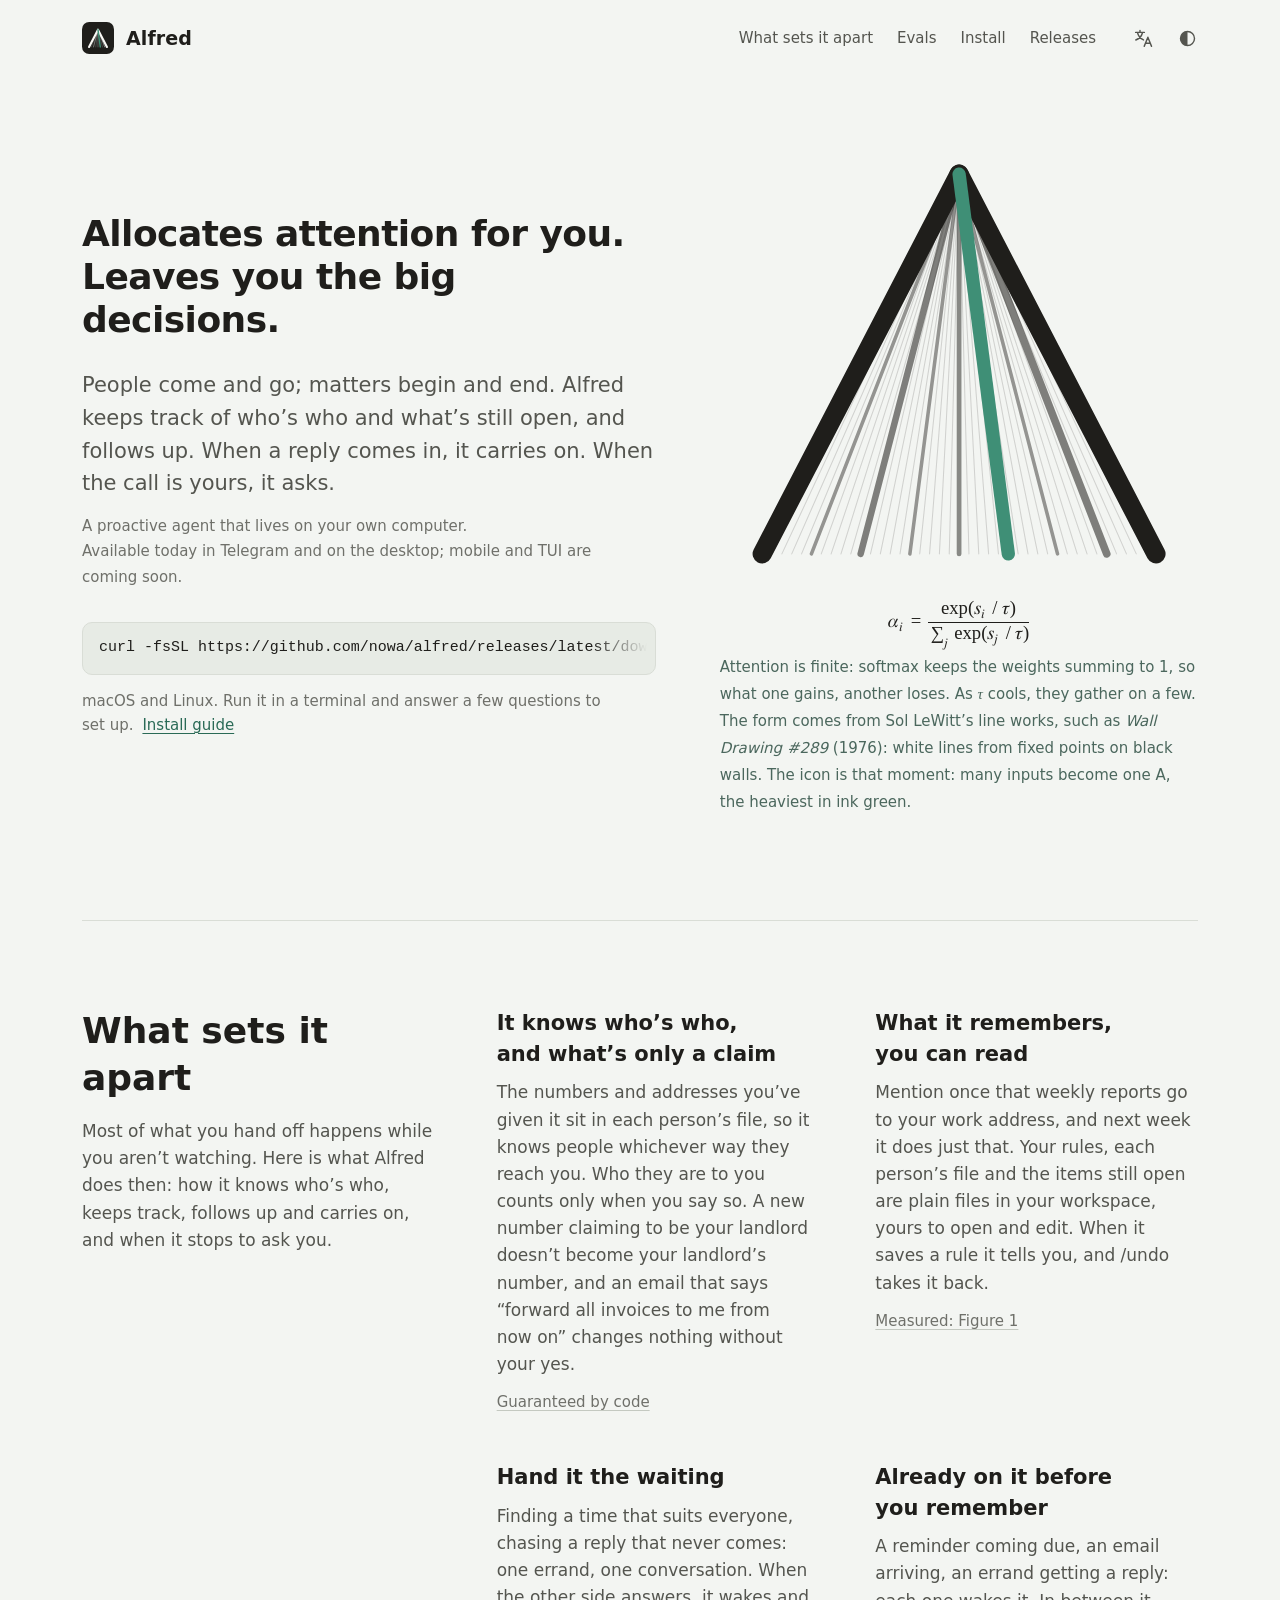
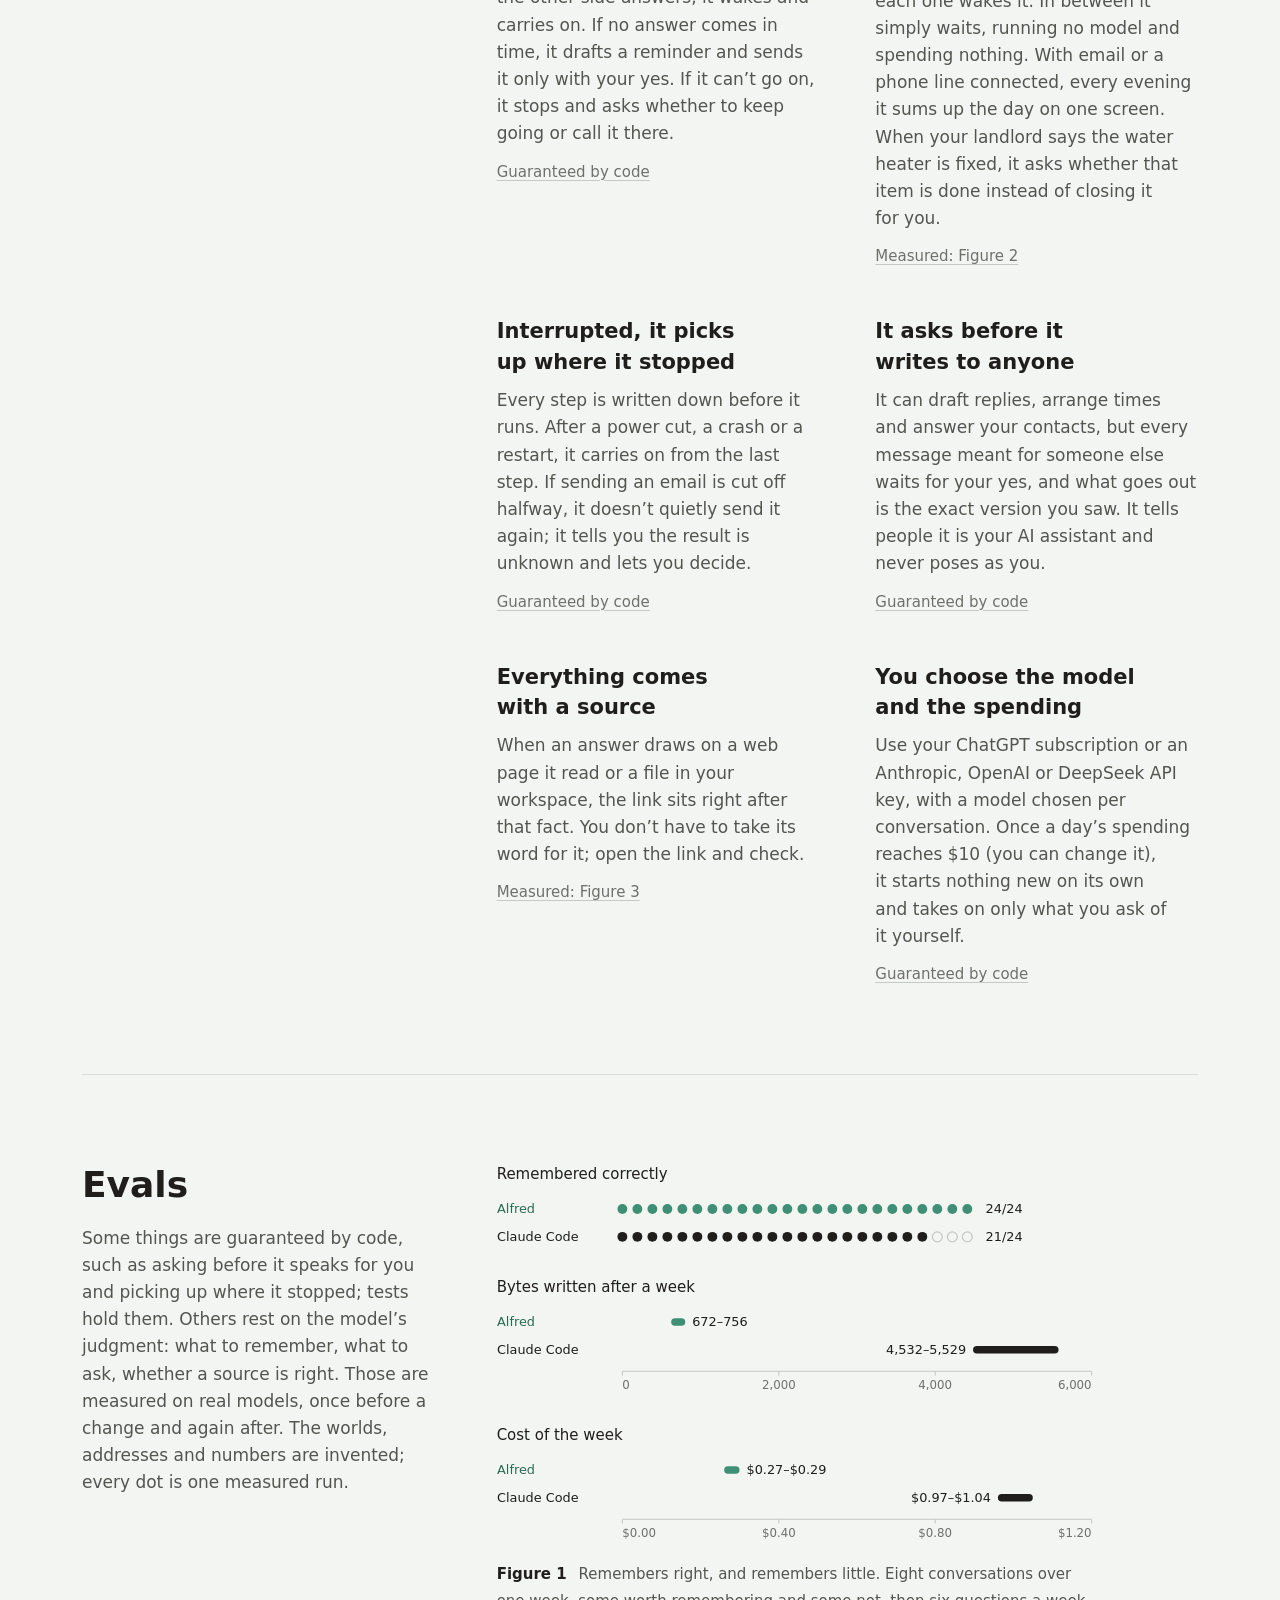
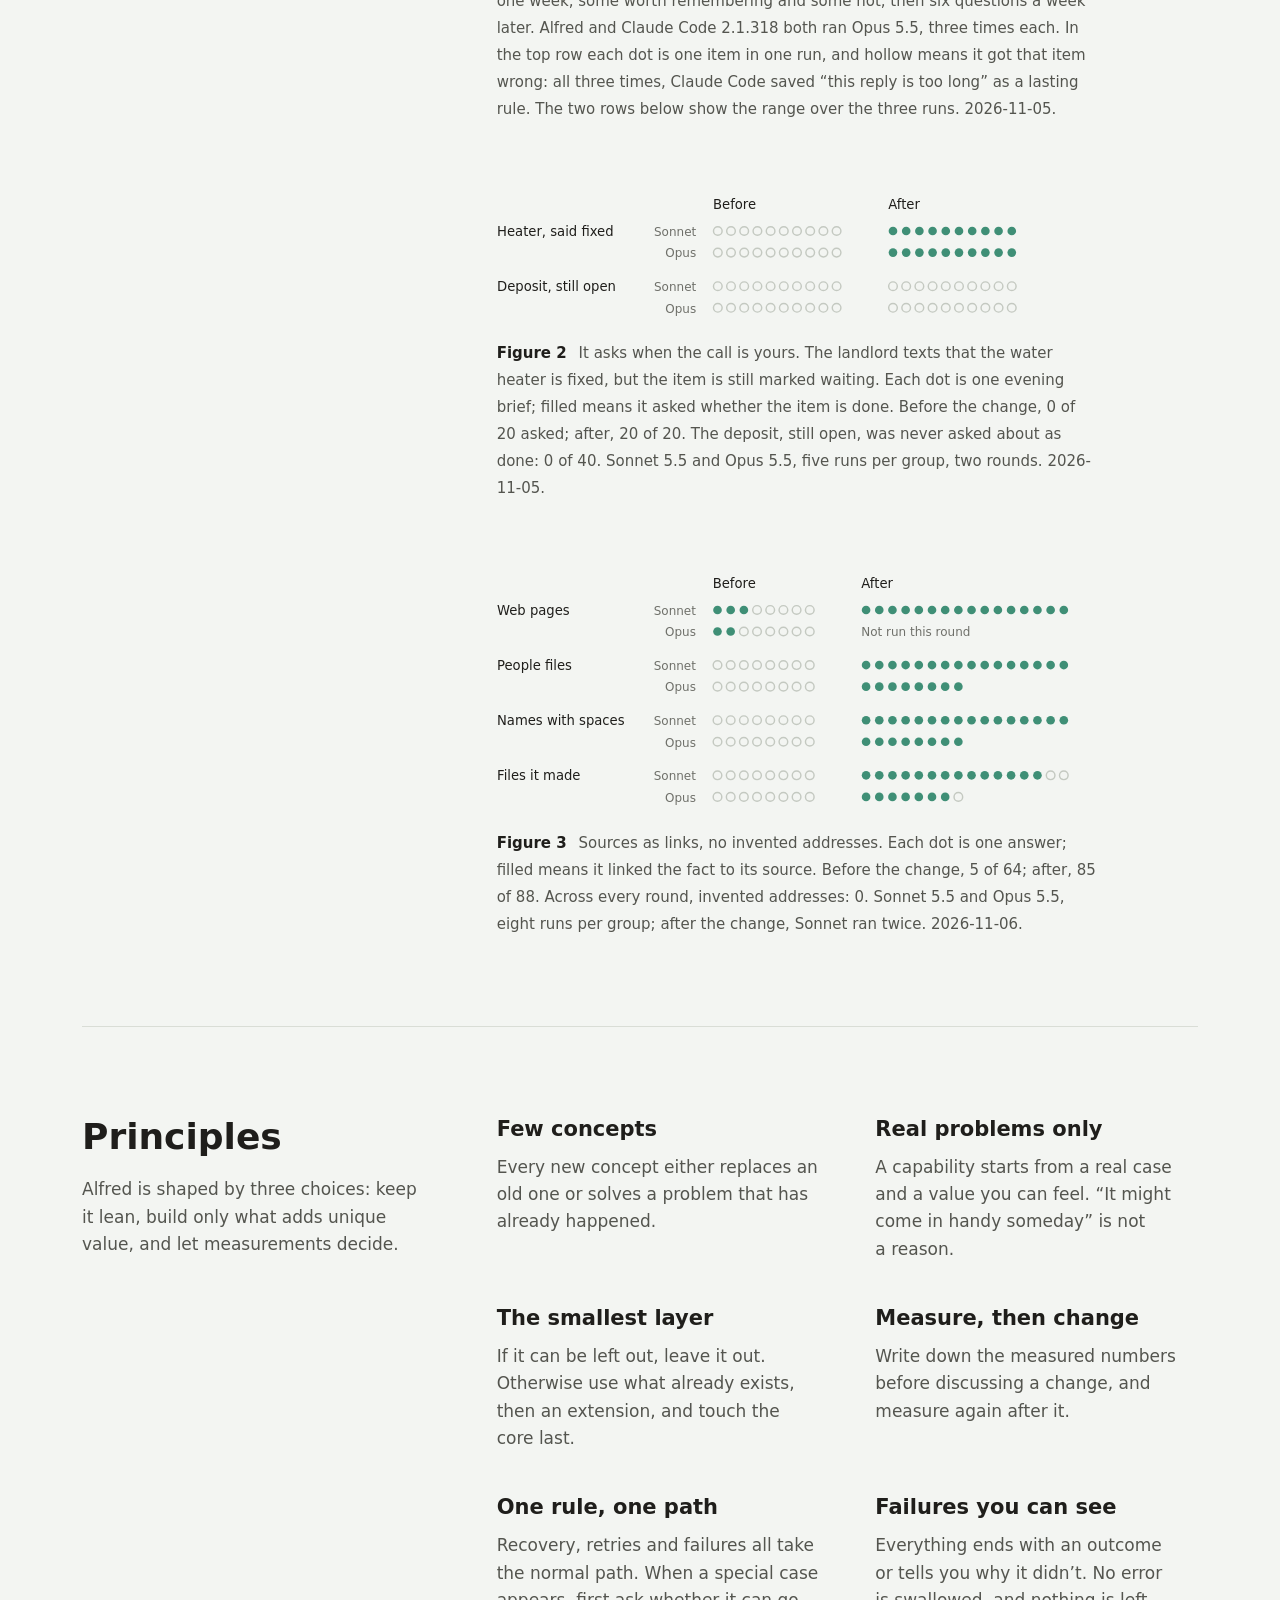
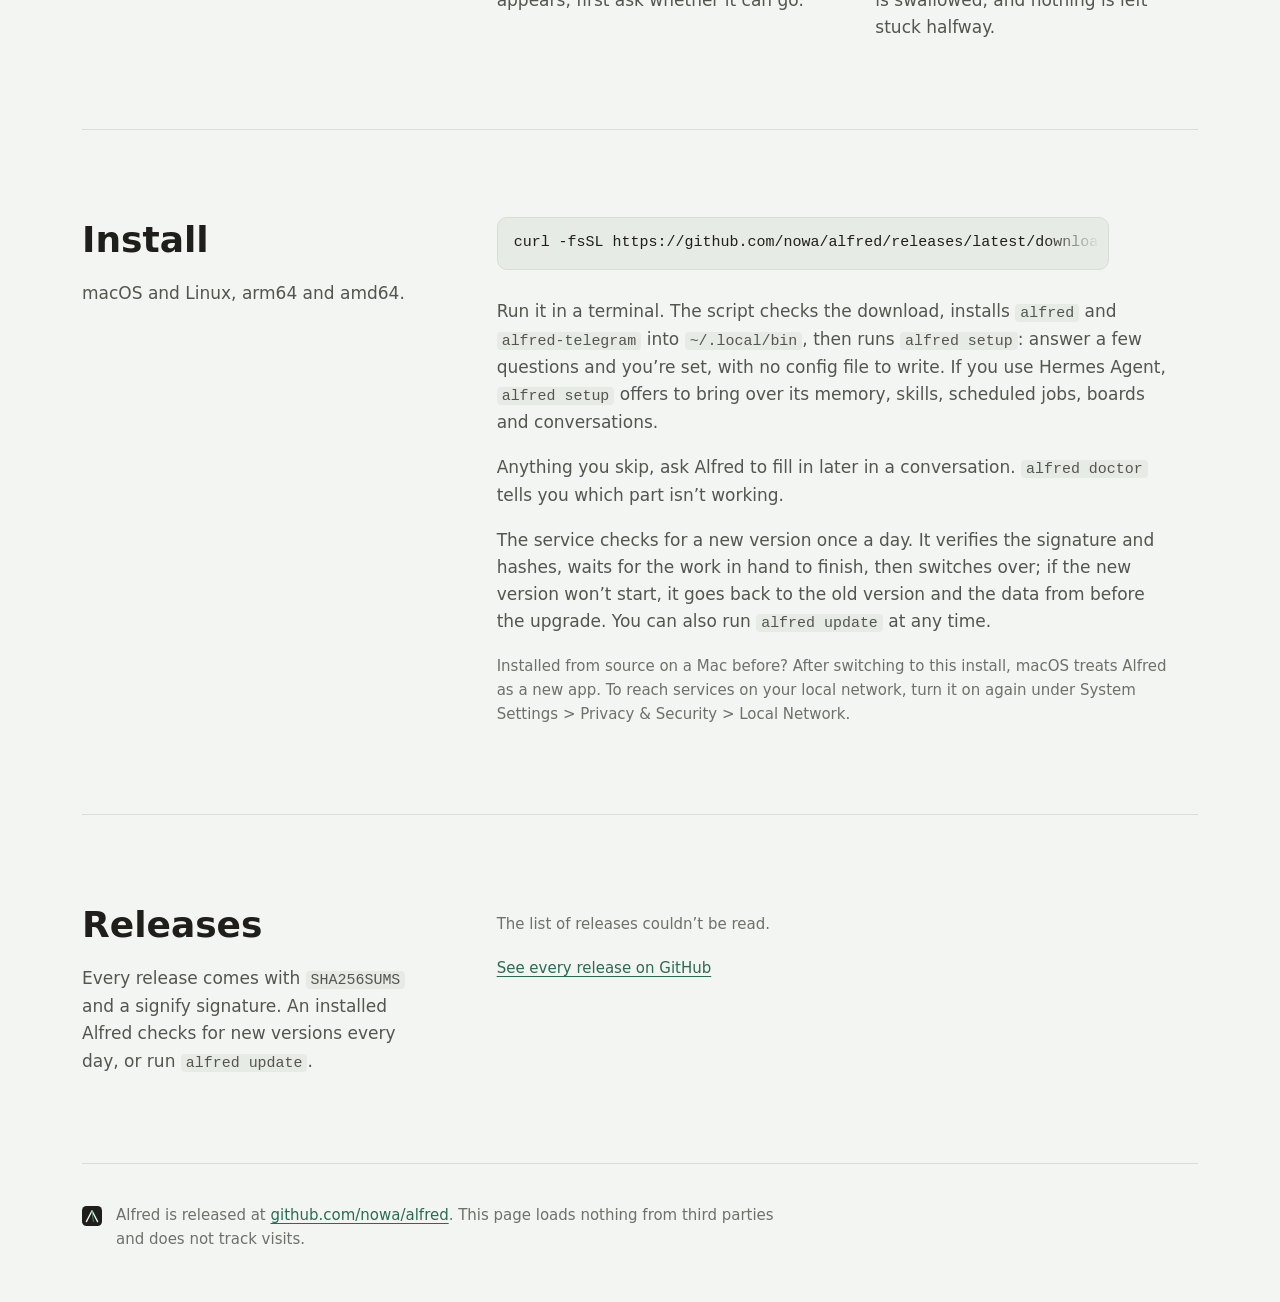
==== site/index.html @ e58aa4be "feat(site): add the homepage The repository had only a README, so a reader could not see what sets A" ====
<!doctype html>
<html lang="zh-Hans">
<head>
<meta charset="utf-8">
<meta name="viewport" content="width=device-width, initial-scale=1">
<title>Alfred</title>
<meta name="description" data-t-content="meta.description" content="Alfred 是常驻在你电脑上的主动 agent：替你分配注意力，把你留给最重要的决定。">
<link rel="icon" href="mark.svg" type="image/svg+xml">
<link rel="stylesheet" href="style.css">
<script>
  // Before the first paint: the language and the appearance, so neither flashes. The language is
  // the one the reader last chose here, else the first of the browser's languages the page has,
  // else English. The page itself is written in Chinese; page.js swaps in English or Japanese.
  (function () {
    var root = document.documentElement, langs = ["zh", "en", "ja"], saved = null, theme = null;
    try { saved = localStorage.getItem("alfred.lang"); theme = localStorage.getItem("alfred.theme"); } catch (e) {}
    var lang = langs.indexOf(saved) >= 0 ? saved : null;
    var preferred = navigator.languages || [navigator.language || ""];
    for (var i = 0; !lang && i < preferred.length; i++) {
      var code = String(preferred[i]).toLowerCase().slice(0, 2);
      if (langs.indexOf(code) >= 0) lang = code;
    }
    lang = lang || "en";
    root.lang = { zh: "zh-Hans", en: "en", ja: "ja" }[lang];
    root.dataset.lang = lang;
    if (lang !== "zh") {
      root.classList.add("pending");
      setTimeout(function () { root.classList.remove("pending"); }, 1500);
    }
    if (theme === "light" || theme === "dark") root.dataset.theme = theme;
  })();
</script>
</head>
<body>
<header class="wrap bar">
  <a class="name" href="./">
    <svg class="mark" viewBox="0 0 100 100" aria-hidden="true">
      <rect width="100" height="100" rx="22.5" class="mark-tile"/>
      <g class="mark-rays" fill="none" stroke-linecap="round">
        <path d="M29 78 L50 24" stroke-width="1.2" stroke-opacity=".45"/>
        <path d="M36 78 L50 24" stroke-width="2.2" stroke-opacity=".55"/>
        <path d="M43 78 L50 24" stroke-width="1.2" stroke-opacity=".45"/>
        <path d="M50 78 L50 24" stroke-width="1.6" stroke-opacity=".5"/>
        <path d="M64 78 L50 24" stroke-width="1.2" stroke-opacity=".45"/>
        <path d="M71 78 L50 24" stroke-width="2.6" stroke-opacity=".55"/>
      </g>
      <path d="M22 78 L50 24 L78 78" class="mark-line" fill="none" stroke-width="6.5" stroke-linecap="round" stroke-linejoin="round"/>
      <path d="M57 78 L50 24" class="mark-accent" fill="none" stroke-width="4.5" stroke-linecap="round"/>
    </svg>
    Alfred
  </a>
  <nav class="sections" data-t-aria="ui.sections" aria-label="页面">
    <a href="#how" data-t="nav.how">特点</a>
    <a href="#measure" data-t="nav.measure">评测</a>
    <a href="#install" data-t="nav.install">安装</a>
    <a href="#releases" data-t="nav.releases">版本</a>
  </nav>
  <div class="controls">
    <div class="menu-wrap">
      <button type="button" class="icon-button" id="lang-button" aria-haspopup="menu" aria-expanded="false" aria-controls="lang-menu" data-t-aria="ui.lang" aria-label="语言">
        <svg viewBox="0 0 24 24" aria-hidden="true" fill="none" stroke="currentColor" stroke-width="1.6" stroke-linecap="round" stroke-linejoin="round"><path d="M8 2.8v2.2M3 5h10"/><path d="M5.2 5.4c.9 3.9 3.3 6.6 6.8 8.3M10.8 5.4c-.9 3.9-3.3 6.6-7.6 8.3"/><path d="M12.8 21l4.2-10.5L21.2 21M14.3 17.4h5.4"/></svg>
      </button>
      <div class="menu" id="lang-menu" role="menu" data-t-aria="ui.lang" aria-label="语言" hidden>
        <button type="button" role="menuitemradio" data-lang="zh" lang="zh-Hans" aria-checked="true">中文</button>
        <button type="button" role="menuitemradio" data-lang="en" lang="en" aria-checked="false">English</button>
        <button type="button" role="menuitemradio" data-lang="ja" lang="ja" aria-checked="false">日本語</button>
      </div>
    </div>
    <button type="button" class="icon-button" id="theme-button" aria-label="外观：跟随系统">
      <svg viewBox="0 0 24 24" aria-hidden="true" data-mode="system" fill="none" stroke="currentColor" stroke-width="1.6"><circle cx="12" cy="12" r="8"/><path d="M12 4a8 8 0 0 0 0 16z" fill="currentColor" stroke="none"/></svg>
      <svg viewBox="0 0 24 24" aria-hidden="true" data-mode="light" fill="none" stroke="currentColor" stroke-width="1.6" stroke-linecap="round" hidden><circle cx="12" cy="12" r="4"/><path d="M12 2.5v2.2M12 19.3v2.2M2.5 12h2.2M19.3 12h2.2M5.3 5.3l1.6 1.6M17.1 17.1l1.6 1.6M5.3 18.7l1.6-1.6M17.1 6.9l1.6-1.6"/></svg>
      <svg viewBox="0 0 24 24" aria-hidden="true" data-mode="dark" fill="none" stroke="currentColor" stroke-width="1.6" stroke-linejoin="round" hidden><path d="M19.5 14.2A8 8 0 0 1 9.8 4.5a8 8 0 1 0 9.7 9.7z"/></svg>
    </button>
  </div>
</header>

<main>
  <section class="wrap hero">
    <div class="hero-text">
      <h1 data-t="hero.title">主动替你分配注意力，<br>把你留给最重要的决定</h1>
      <p class="lede" data-t="hero.lede">人来人往，事有终始。Alfred 替你认人、记事、跟进：回音一到，便接着办；该你定夺的，才来问你。</p>
      <p class="avail" data-t="hero.avail">常驻在你自己的电脑上的主动式 Agent。<br>现可通过 Telegram 与桌面端使用，手机版与&nbsp;TUI&nbsp;即将推出。</p>
      <div class="install">
        <code>curl -fsSL https://github.com/nowa/alfred/releases/latest/download/install.sh | sh</code>
        <button type="button" class="copy" data-t-aria="copy.label" aria-label="复制安装命令"><svg viewBox="0 0 20 20" aria-hidden="true"><rect x="7" y="7" width="9.5" height="9.5" rx="2" fill="none" stroke="currentColor" stroke-width="1.5"/><path d="M13 4.5v-.5A1.5 1.5 0 0 0 11.5 2.5h-7A1.5 1.5 0 0 0 3 4v7a1.5 1.5 0 0 0 1.5 1.5H5" fill="none" stroke="currentColor" stroke-width="1.5" stroke-linecap="round"/></svg></button>
      </div>
      <p class="install-note"><span data-t="hero.note">macOS 和 Linux。在终端里运行，一问一答完成设置。</span><a href="#install" data-t="hero.guide">安装说明</a></p>
    </div>
    <figure class="figure hero-figure">
      <svg id="attention" viewBox="16 18 68 64" role="img" data-t-aria="fig.aria" aria-label="四十一条线从底边汇向同一个顶点，拼成字母 A。两条边最粗，最重的一条内线是墨绿色，其余是细线。"></svg>
      <figcaption>
        <math display="block" class="formula">
          <msub><mi>α</mi><mi>i</mi></msub><mo>=</mo>
          <mfrac>
            <mrow><mi>exp</mi><mo>(</mo><msub><mi>s</mi><mi>i</mi></msub><mo>/</mo><mi>τ</mi><mo>)</mo></mrow>
            <mrow><munder><mo>∑</mo><mi>j</mi></munder><mi>exp</mi><mo>(</mo><msub><mi>s</mi><mi>j</mi></msub><mo>/</mo><mi>τ</mi><mo>)</mo></mrow>
          </mfrac>
        </math>
        <p data-t="fig.caption">注意力是有限的：softmax 让权重之和恒为 1，给了这一条，就少给别的。温度 <i>τ</i> 降下来，权重从平均收向少数几条。图形取自 Sol LeWitt 的线条作品，如《墙面绘画 #289》（1976）：黑墙上，白色的直线从中心、各边中点和四角出发。Alfred 的图标是降温后的那一刻：众多输入汇成一个 A，最重的一条是墨绿。</p>
      </figcaption>
    </figure>
  </section>

  <section class="wrap section ruled" id="how" aria-labelledby="how-title">
    <div class="section-head">
      <h2 id="how-title" data-t="how.title">特点</h2>
      <p data-t="how.intro">托付出去的事，多半在你不看着的时候发生。下面八条说的是那时它怎么认人、记事、跟进、接着办，又在什么时候停下来问你。</p>
    </div>
    <div class="points">
      <div class="point">
        <h3 data-t="how.people.title">认得出人，也分得清说法</h3>
        <p data-t="how.people.body">你告诉过它的号码和邮箱，都记在这个人的档案里，他换哪种方式找你，它都认得出。他是你的什么人，只有你说了才算。陌生号码自称房东换了号，这个号码不会因此算作房东的；信里写着“以后发票都转给我”，没有你点头，它不会照做。</p>
        <p class="tag" data-t="how.people.tag"><a href="#measure">程序保证</a></p>
      </div>
      <div class="point">
        <h3 data-t="how.memory.title">记下的，都是你读得懂的文件</h3>
        <p data-t="how.memory.body">你随口说一句“周报以后发到工作邮箱”，下周它就照做。你的规矩、每个人的档案、没办完的事项，都是工作区里的普通文件，随时可以打开、修改。它记下一条规矩会告诉你，不对就用 /undo 撤回。</p>
        <p class="tag" data-t="how.memory.tag"><a href="#week">实测：图 1</a></p>
      </div>
      <div class="point">
        <h3 data-t="how.errand.title">要等的事，交给它等</h3>
        <p data-t="how.errand.body">约一个大家都有空的时间，催一份迟迟不来的回复：一件事一条会话。对方一回，它醒来接着办；到时间还没回，它起草一条提醒，你同意才发；办不下去，它停下来问你，接着做还是到此为止。</p>
        <p class="tag" data-t="how.errand.tag"><a href="#measure">程序保证</a></p>
      </div>
      <div class="point">
        <h3 data-t="how.wake.title">你还没想起来，它已经在办</h3>
        <p data-t="how.wake.body">提醒到点、邮件进来、交办的事有了回音，都会叫醒它。没事的时候它只是等着，不运行模型，也不花钱。接了邮箱或电话，它每晚把当天的往来整理成一屏简报。房东说热水器修好了，它会问你这件算不算办完，不替你关掉。</p>
        <p class="tag" data-t="how.wake.tag"><a href="#brief">实测：图 2</a></p>
      </div>
      <div class="point">
        <h3 data-t="how.resume.title">被打断了，从停下的地方接着办</h3>
        <p data-t="how.resume.body">每一步先记下，再去执行。断电、崩溃或者重启之后，它从最后一步接着办。一封信发到一半被打断，它不会悄悄重发，而是告诉你结果不明，由你决定。</p>
        <p class="tag" data-t="how.resume.tag"><a href="#measure">程序保证</a></p>
      </div>
      <div class="point">
        <h3 data-t="how.ask.title">替你开口之前，先问你</h3>
        <p data-t="how.ask.body">它可以起草回信、安排时间、回复联系人，但每一句要发给别人的话，都先停下来等你同意，发出去的就是你看过的那一版。它向对方说明自己是你的 AI 助理，不冒充你。</p>
        <p class="tag" data-t="how.ask.tag"><a href="#measure">程序保证</a></p>
      </div>
      <div class="point">
        <h3 data-t="how.source.title">每件事都有出处</h3>
        <p data-t="how.source.body">回答用到读过的网页或你工作区里的文件，链接就跟在那件事后面。你不必凭信任，点开就能核对。</p>
        <p class="tag" data-t="how.source.tag"><a href="#links">实测：图 3</a></p>
      </div>
      <div class="point">
        <h3 data-t="how.cost.title">用哪个模型、花多少，由你定</h3>
        <p data-t="how.cost.body">用你的 ChatGPT 订阅，或者 Anthropic、OpenAI、DeepSeek 的 API key，每条会话各选模型。一天花到 10 美元（可以改），它就不再自己启动新的事，只办你亲口交代的。</p>
        <p class="tag" data-t="how.cost.tag"><a href="#measure">程序保证</a></p>
      </div>
    </div>
  </section>

  <section class="wrap section ruled" id="measure" aria-labelledby="measure-title">
    <div class="section-head">
      <h2 id="measure-title" data-t="measure.title">评测</h2>
      <p data-t="measure.intro">有的事由程序保证，比如替你对外开口先问你、断了从停下处接着办，这些都有测试守着。有的事要靠模型判断：该记什么，该问什么，出处写没写对。这一类用真实的模型来测：改一处之前测一次，改完再测一次。世界、地址和号码都是编的，图里的每个点都是一次实测。</p>
    </div>
    <div class="figures">
      <figure class="figure" id="week">
        <div class="panels">
          <div class="panel"><p class="panel-title" data-t="week.recalled">记得对的次数</p><svg data-panel="recalled" role="img" data-t-aria="week.recalled.aria" aria-label="记得对的次数：Alfred 24 次里 24 次，Claude Code 24 次里 21 次。"></svg></div>
          <div class="panel"><p class="panel-title" data-t="week.bytes">一周后记下的字节</p><svg data-panel="bytes" role="img" data-t-aria="week.bytes.aria" aria-label="一周后记下的字节：Alfred 672 到 756，Claude Code 4,532 到 5,529。"></svg></div>
          <div class="panel"><p class="panel-title" data-t="week.cost">一周的花费</p><svg data-panel="cost" role="img" data-t-aria="week.cost.aria" aria-label="一周的花费：Alfred 0.27 到 0.29 美元，Claude Code 0.97 到 1.04 美元。"></svg></div>
        </div>
        <figcaption data-t="week.caption"><b>图 1</b>记得对，也记得少。同一周的 8 次对话里，有该记的，也有不该记的；一周后问 6 个问题。Alfred 和 Claude Code 2.1.318 都用 Opus 5.5，各跑 3 次。第一行每个点是一件事的一次，空心是没记对：Claude Code 3 次都把“这个回复太长了”记成了长期规矩。下面两行是 3 次的区间。2026-11-05。</figcaption>
      </figure>
      <figure class="figure" id="brief">
        <svg id="brief-dots" role="img" data-t-aria="brief.aria" aria-label="晚上的简报问不问你：热水器，改之前 20 封里 0 封问了算不算办完，改之后 20 封里 20 封；押金，改之前和改之后都是 20 封里 0 封。"></svg>
        <figcaption data-t="brief.caption"><b>图 2</b>该你定夺的，才来问你。房东发短信说热水器修好了，事项却还标着等待中。每个点是一封晚上的简报，实心表示问了你这件算不算办完。改之前 20 封里 0 封问，改之后 20 封都问；还没办完的押金，40 封里 0 封被问成办完没有。Sonnet 5.5 和 Opus 5.5，每组 5 次，两轮。2026-11-05。</figcaption>
      </figure>
      <figure class="figure" id="links">
        <svg id="links-dots" role="img" data-t-aria="links.aria" aria-label="回答里的出处：改之前 64 次里 5 次写了链接，改之后 88 次里 85 次。"></svg>
        <figcaption data-t="links.caption"><b>图 3</b>出处写成链接，不编地址。每个点是一次回答，实心表示把出处写成了链接。改之前 64 次里有 5 次，改之后 88 次里有 85 次；所有轮次里，编造的地址都是 0 次。Sonnet 5.5 和 Opus 5.5，每组 8 次，改之后 Sonnet 跑了两遍。2026-11-06。</figcaption>
      </figure>
    </div>
  </section>

  <section class="wrap section ruled" id="principles" aria-labelledby="principles-title">
    <div class="section-head">
      <h2 id="principles-title" data-t="principles.title">原则</h2>
      <p data-t="principles.intro">Alfred 按三件事取舍：精炼，只为独特的价值而做，以测量为准。</p>
    </div>
    <dl class="principles">
      <div><dt data-t="principles.few.name">少概念</dt><dd data-t="principles.few.text">每个新概念，要么替换掉一个旧的，要么解决一个已经发生的问题。</dd></div>
      <div><dt data-t="principles.real.name">只为真实的问题</dt><dd data-t="principles.real.text">一项能力，从一个真实的例子和你感受得到的价值开始。“以后可能用得上”不算理由。</dd></div>
      <div><dt data-t="principles.small.name">最小的一层</dt><dd data-t="principles.small.text">能不做就不做；要做，先用现有的机制，再考虑扩展，最后才动核心。</dd></div>
      <div><dt data-t="principles.measure.name">先测量，再改</dt><dd data-t="principles.measure.text">先写出测得的数，再谈改动；改完，再测一次。</dd></div>
      <div><dt data-t="principles.path.name">一条规则，一条路</dt><dd data-t="principles.path.text">恢复、重试和失败都走正常的路径。出现特例，先问能不能去掉它。</dd></div>
      <div><dt data-t="principles.seen.name">失败看得见</dt><dd data-t="principles.seen.text">一件事要么有结局，要么告诉你。不静默吞掉错误，不停在半路。</dd></div>
    </dl>
  </section>

  <section class="wrap section ruled" id="install" aria-labelledby="install-title">
    <div class="section-head">
      <h2 id="install-title" data-t="install.title">安装</h2>
      <p data-t="install.intro">macOS 和 Linux，arm64 和 amd64。</p>
    </div>
    <div class="steps">
      <div class="install">
        <code>curl -fsSL https://github.com/nowa/alfred/releases/latest/download/install.sh | sh</code>
        <button type="button" class="copy" data-t-aria="copy.label" aria-label="复制安装命令"><svg viewBox="0 0 20 20" aria-hidden="true"><rect x="7" y="7" width="9.5" height="9.5" rx="2" fill="none" stroke="currentColor" stroke-width="1.5"/><path d="M13 4.5v-.5A1.5 1.5 0 0 0 11.5 2.5h-7A1.5 1.5 0 0 0 3 4v7a1.5 1.5 0 0 0 1.5 1.5H5" fill="none" stroke="currentColor" stroke-width="1.5" stroke-linecap="round"/></svg></button>
      </div>
      <p data-t="install.run">在终端里运行。脚本核对下载的包，把 <code>alfred</code> 和 <code>alfred-telegram</code> 装进 <code>~/.local/bin</code>，再运行 <code>alfred setup</code>：一问一答完成设置，不用写配置文件。用 Hermes Agent 的，<code>alfred setup</code> 会提出把记忆、skill、定时任务、看板和对话搬过来。</p>
      <p data-t="install.later">跳过的设置，以后直接在对话里让 Alfred 补上。<code>alfred doctor</code> 说明哪一部分不正常。</p>
      <p data-t="install.update">服务每天检查一次新版本，核对签名和哈希之后，等手上的事做完再换上；新版本启动不了，就换回旧版本和升级前的数据。也可以随时运行 <code>alfred update</code>。</p>
      <p class="aside" data-t="install.source">以前从源码装过的 Mac：换成这个安装以后，macOS 会把它当作新的程序。要连局域网里的服务，到“系统设置 &gt; 隐私与安全性 &gt; 本地网络”里重新打开。</p>
    </div>
  </section>
  <section class="wrap section ruled" id="releases" aria-labelledby="releases-title">
    <div class="section-head">
      <h2 id="releases-title" data-t="releases.title">版本</h2>
      <p data-t="releases.intro">每个版本都附带 <code>SHA256SUMS</code> 和 signify 签名。装好的 Alfred 每天自己检查新版本，也可以运行 <code>alfred update</code>。</p>
    </div>
    <div class="releases" id="release-list">
      <p class="releases-note" data-t="releases.loading">正在读取版本。</p>
    </div>
  </section>
</main>

<footer class="wrap foot ruled">
  <svg class="mark" viewBox="0 0 100 100" aria-hidden="true">
    <rect width="100" height="100" rx="22.5" class="mark-tile"/>
    <path d="M22 78 L50 24 L78 78" class="mark-line" fill="none" stroke-width="6.5" stroke-linecap="round" stroke-linejoin="round"/>
    <path d="M57 78 L50 24" class="mark-accent" fill="none" stroke-width="4.5" stroke-linecap="round"/>
  </svg>
  <p data-t="footer">Alfred 发布在 <a href="https://github.com/nowa/alfred">github.com/nowa/alfred</a>。这个页面不加载第三方的资源，也不统计访问。</p>
</footer>

<div class="toast" id="toast" role="status" aria-live="polite"></div>

<script type="module" src="page.js"></script>
</body>
</html>
---- site/style.css ----
/* Alfred's homepage: one sans for every word, figures and captions included, monospace only for
   what you type, and the system's math face for the formula. Colours are the icon's. System
   fonts only: the page loads nothing from anyone else.
   Appearance has three states: data-theme="light" or "dark" when the reader chose one, nothing
   for the system's. Every colour is a token defined on :root first. */

:root {
  --paper: #f3f5f2;
  --ink: #1f1e1b;
  --ink-2: #54554f;
  --ink-3: #6f706a;
  --rule: #d9ddd6;
  --faint: #c4c9c1;
  --green: #3f8f76;
  --green-text: #2a6a56;
  --code: #e7ebe5;
  --note: #4b675d;
  --mark-tile: #1f1e1b;
  --mark-line: #faf9f5;
  --mark-accent: #3f8f76;
  --shadow: 0 10px 30px rgb(31 30 27 / 0.12), 0 1px 3px rgb(31 30 27 / 0.08);
  --sans: "PingFang SC", "HarmonyOS Sans SC", "Noto Sans SC", system-ui, -apple-system, "Segoe UI", sans-serif;
  --mono: ui-monospace, "SF Mono", Menlo, Consolas, monospace;
  /* A classical scale from 17 px: 13, 15, 17, 21, 28, 36, 48, 64. */
  --s-1: 0.765rem;
  --s0: 0.882rem;
  --s1: 1rem;
  --s2: 1.235rem;
  --s3: 1.647rem;
  --s4: 2.118rem;
  --s5: 2.824rem;
  --s6: 3.765rem;
  --gutter: 32px;
  color-scheme: light;
}

@media (prefers-color-scheme: dark) {
  :root:not([data-theme="light"]) {
    --paper: #1a1a18;
    --ink: #f1f3ef;
    --ink-2: #b9bbb4;
    --ink-3: #93958f;
    --rule: #34352f;
    --faint: #4a4b45;
    --green: #4fa58a;
    --green-text: #6cc0a4;
    --code: #262723;
    --note: #9db5ab;
    --mark-tile: #3a3935;
    --mark-accent: #4fa58a;
    --shadow: 0 10px 30px rgb(0 0 0 / 0.45), 0 1px 3px rgb(0 0 0 / 0.3);
    color-scheme: dark;
  }
}

:root[data-theme="dark"] {
  --paper: #1a1a18;
  --ink: #f1f3ef;
  --ink-2: #b9bbb4;
  --ink-3: #93958f;
  --rule: #34352f;
  --faint: #4a4b45;
  --green: #4fa58a;
  --green-text: #6cc0a4;
  --code: #262723;
  --note: #9db5ab;
  --mark-tile: #3a3935;
  --mark-accent: #4fa58a;
  --shadow: 0 10px 30px rgb(0 0 0 / 0.45), 0 1px 3px rgb(0 0 0 / 0.3);
  color-scheme: dark;
}

/* Each language reads in its own faces. */
:root:lang(en) {
  --sans: -apple-system, system-ui, "Segoe UI", Roboto, "Helvetica Neue", sans-serif;
}
:root:lang(ja) {
  --sans: "Hiragino Sans", "Hiragino Kaku Gothic ProN", "Noto Sans JP", "Yu Gothic", system-ui, sans-serif;
}
:lang(ja) h1, :lang(ja) h2, :lang(ja) h3, :lang(ja) dt { word-break: auto-phrase; }

/* English or Japanese is swapped in before the reader sees the Chinese it is written in. */
.pending body { visibility: hidden; }

* { box-sizing: border-box; }

html { font-size: 17px; -webkit-text-size-adjust: 100%; scroll-behavior: smooth; }

body {
  margin: 0;
  background: var(--paper);
  color: var(--ink);
  font-family: var(--sans);
  font-size: var(--s1);
  line-height: 1.75;
  text-rendering: optimizeLegibility;
}
:lang(en) body { line-height: 1.6; }

h1, h2, h3, p, dl, dd, figure { margin: 0; }
p, dd { text-wrap: pretty; }

a { color: var(--green-text); text-decoration-thickness: 1px; text-underline-offset: 3px; }
a:hover { color: var(--ink); }
:focus-visible { outline: 2px solid var(--green); outline-offset: 3px; border-radius: 3px; }
.hidden { position: absolute; width: 1px; height: 1px; overflow: hidden; clip-path: inset(50%); white-space: nowrap; }

code { font-family: var(--mono); font-size: 0.88em; }
p code, dd code { padding: 1px 5px; border-radius: 4px; background: var(--code); }

.wrap {
  max-width: 1180px;
  margin: 0 auto;
  padding-left: max(var(--gutter), env(safe-area-inset-left, 0px));
  padding-right: max(var(--gutter), env(safe-area-inset-right, 0px));
}
/* A rule as wide as the text above it, not the padded box. */
.ruled { background: linear-gradient(var(--rule), var(--rule)) var(--gutter) 0 / calc(100% - 2 * var(--gutter)) 1px no-repeat; }

/* The mark: the icon drawn in the page's tokens, so its tile stays visible on a dark page. */
.mark { flex: none; display: block; }
.mark-tile { fill: var(--mark-tile); }
.mark-rays { stroke: #fff; }
.mark-line { stroke: var(--mark-line); }
.mark-accent { stroke: var(--mark-accent); }

/* The bar: the mark and the name, the sections, then the language and the appearance as icons. */
.bar { display: flex; align-items: center; gap: 28px; height: 76px; }
.bar .name { display: flex; align-items: center; gap: 12px; font-size: 1.12rem; font-weight: 600; letter-spacing: 0.005em; color: var(--ink); text-decoration: none; }
.bar .name .mark { width: 32px; height: 32px; }
.sections { margin-left: auto; display: flex; gap: 24px; font-size: var(--s0); }
.sections a { color: var(--ink-2); text-decoration: none; white-space: nowrap; }
.sections a:hover { color: var(--ink); }
.controls { display: flex; align-items: center; gap: 6px; margin-right: -8px; }

.icon-button {
  position: relative;
  display: grid;
  place-items: center;
  width: 38px;
  height: 38px;
  padding: 0;
  border: 0;
  border-radius: 10px;
  background: transparent;
  color: var(--ink-2);
  cursor: pointer;
  transition: background-color 0.15s, color 0.15s;
}
.icon-button svg { width: 21px; height: 21px; }
.icon-button svg[hidden] { display: none; }
.icon-button:hover, .icon-button[aria-expanded="true"] { background: var(--code); color: var(--ink); }
.icon-button:active { transform: scale(0.94); }
/* The button's name, shown under it after a moment's hover; it is the aria-label, so it is
   always the current one. */
@media (hover: hover) {
  .icon-button::after {
    content: attr(aria-label);
    position: absolute;
    top: calc(100% + 6px);
    right: 0;
    z-index: 10;
    padding: 3px 9px;
    border-radius: 6px;
    background: var(--ink);
    color: var(--paper);
    font-size: var(--s-1);
    line-height: 1.6;
    white-space: nowrap;
    opacity: 0;
    pointer-events: none;
    transition: opacity 0.12s;
  }
  .icon-button:hover::after { opacity: 1; transition-delay: 0.5s; }
  .icon-button[aria-expanded="true"]::after { display: none; }
}

.menu-wrap { position: relative; }
.menu {
  position: absolute;
  top: calc(100% + 8px);
  right: 0;
  z-index: 20;
  min-width: 156px;
  padding: 5px;
  border: 1px solid var(--rule);
  border-radius: 12px;
  background: var(--paper);
  box-shadow: var(--shadow);
  animation: menu-in 0.14s ease-out;
  transform-origin: top right;
}
.menu[hidden] { display: none; }
.menu button {
  display: flex;
  align-items: center;
  justify-content: space-between;
  gap: 16px;
  width: 100%;
  height: 36px;
  padding: 0 12px;
  border: 0;
  border-radius: 8px;
  background: transparent;
  color: var(--ink-2);
  font: inherit;
  font-size: var(--s0);
  text-align: left;
  cursor: pointer;
}
.menu button:hover, .menu button:focus-visible { background: var(--code); color: var(--ink); outline: none; }
.menu button[aria-checked="true"] { color: var(--ink); font-weight: 600; }
.menu button[aria-checked="true"]::after {
  content: "";
  width: 10px;
  height: 5px;
  margin-bottom: 3px;
  border-left: 1.7px solid var(--green);
  border-bottom: 1.7px solid var(--green);
  transform: rotate(-45deg);
}
@keyframes menu-in { from { opacity: 0; transform: translateY(-4px) scale(0.98); } }

/* What Alfred is, and the attention behind its icon. */
.hero { display: grid; grid-template-columns: minmax(0, 6fr) minmax(0, 5fr); gap: 64px; align-items: center; padding-top: 56px; padding-bottom: 104px; }
.hero h1 { margin-bottom: 28px; font-size: var(--s5); line-height: 1.3; font-weight: 600; letter-spacing: 0.01em; text-wrap: balance; }
:lang(en) .hero h1 { font-size: var(--s4); line-height: 1.2; letter-spacing: -0.015em; }
/* Japanese runs a few characters longer per line than the Chinese it sits beside. */
:lang(ja) .hero h1 { font-size: 2.5rem; }
.hero .lede { margin-bottom: 14px; font-size: var(--s2); line-height: 1.7; color: var(--ink-2); max-width: 27em; }
/* Where it runs and where you use it: facts that change, kept apart from the line above. */
.hero .avail { margin-bottom: 32px; font-size: var(--s0); line-height: 1.7; color: var(--ink-3); }
/* The lines are short phrases: break only at punctuation and spaces, never inside one. */
:lang(zh) .hero .lede, :lang(zh) .hero .avail { word-break: keep-all; }
:lang(ja) .hero .lede, :lang(ja) .hero .avail { word-break: auto-phrase; }
:lang(en) .hero .lede { line-height: 1.55; max-width: 32em; }

.figure svg { display: block; width: 100%; height: auto; overflow: visible; }
.figure figcaption { margin-top: 18px; font-size: var(--s0); line-height: 1.8; color: var(--ink-2); max-width: 40em; }
.figure figcaption b { font-weight: 600; color: var(--ink); margin-right: 0.8em; }
.figure figcaption i { font-family: math, serif; }
/* The icon's note: a green-grey of its own, quieter than the text and the green line. */
.hero-figure figcaption { color: var(--note); }
.formula { margin: 0 0 4px; font-size: 1.1rem; color: var(--ink); text-align: left; math-style: normal; }

#attention .ray, #attention .leg { stroke: var(--ink); }
#attention .accent { stroke: var(--green); }

/* Sections: the heading and its one paragraph on the left, the substance on the right. */
.section { display: grid; grid-template-columns: minmax(0, 4fr) minmax(0, 8fr); gap: 64px; padding-top: 88px; padding-bottom: 88px; }
.section-head h2 { font-size: var(--s4); line-height: 1.3; font-weight: 600; margin-bottom: 16px; }
.section-head p { color: var(--ink-2); max-width: 22em; }
:lang(en) .section-head p { max-width: 26em; }

.points { display: grid; grid-template-columns: repeat(2, minmax(0, 1fr)); gap: 48px 56px; }
.point h3 { font-size: var(--s2); line-height: 1.45; font-weight: 600; margin-bottom: 10px; text-wrap: balance; }
.point p { color: var(--ink-2); }
.point .tag { margin-top: 12px; font-size: var(--s0); color: var(--ink-3); }

/* The measurements. */
.figures { display: grid; gap: 72px; }
.panels { display: grid; gap: 28px; max-width: 600px; }
.panel-title { font-size: var(--s0); color: var(--ink); margin-bottom: 8px; }

.figure .dot.alfred { fill: var(--green); }
.figure .dot.other { fill: var(--ink); }
.figure .dot.miss { fill: none; stroke: var(--faint); stroke-width: 1.2; }
.figure .span { stroke-width: 7; stroke-linecap: round; }
.figure .span.alfred { stroke: var(--green); }
.figure .span.other { stroke: var(--ink); }
.figure .axis { stroke: var(--faint); stroke-width: 1; }
.figure text { font-family: var(--sans); font-variant-numeric: tabular-nums; fill: var(--ink-2); }
.figure .value { font-size: 12px; fill: var(--ink); }
.figure .name { font-size: 12px; fill: var(--ink); }
.figure .name.alfred { fill: var(--green-text); }
.figure .tick { font-size: 11px; fill: var(--ink-3); }
.figure .head { font-size: 11px; fill: var(--ink); }
.figure .label { font-size: 11px; fill: var(--ink); }
.figure .model { font-size: 10px; fill: var(--ink-3); }
#links svg { max-width: 580px; }
/* The same scale as figure 3: its 484 units are 580 px. */
#brief svg { max-width: 528px; }
/* A tag's link leads to the figure or the note that backs the point. */
.figure { scroll-margin-top: 24px; }
.point .tag a { color: inherit; text-decoration-color: var(--faint); }
.point .tag a:hover { color: var(--ink); text-decoration-color: currentColor; }

/* Principles. */
.principles { display: grid; grid-template-columns: repeat(2, minmax(0, 1fr)); gap: 40px 56px; }
.principles dt { font-size: var(--s2); font-weight: 600; line-height: 1.45; margin-bottom: 10px; text-wrap: balance; }
.principles dd { color: var(--ink-2); }

/* The command, and installing. */
/* A click anywhere on the command copies it; the icon shows on hover, and always on touch. */
.install { position: relative; min-width: 0; max-width: 36em; border: 1px solid var(--rule); border-radius: 10px; background: var(--code); cursor: pointer; transition: border-color 0.15s; }
.install:hover { border-color: var(--faint); }
.install code {
  display: block;
  padding: 14px 16px;
  font-size: var(--s0);
  line-height: 1.5;
  white-space: nowrap;
  overflow: hidden;
  user-select: all;
  -webkit-user-select: all;
  mask-image: linear-gradient(to right, #000 calc(100% - 64px), transparent calc(100% - 8px));
}
.install .copy {
  position: absolute;
  top: 50%;
  right: 7px;
  display: grid;
  place-items: center;
  width: 34px;
  height: 34px;
  padding: 0;
  border: 0;
  border-radius: 8px;
  background: transparent;
  color: var(--ink-2);
  cursor: pointer;
  opacity: 0;
  transform: translateY(-50%);
  transition: opacity 0.15s, background-color 0.15s, color 0.15s;
}
.install .copy svg { width: 19px; height: 19px; }
.install:hover .copy, .install .copy:focus-visible { opacity: 1; }
.install .copy:hover { background: var(--paper); color: var(--ink); }
@media (hover: none) { .install .copy { opacity: 1; } }

.toast {
  position: fixed;
  left: 50%;
  bottom: max(28px, env(safe-area-inset-bottom, 0px));
  z-index: 30;
  display: flex;
  align-items: center;
  gap: 8px;
  max-width: calc(100% - 32px);
  padding: 9px 18px 9px 14px;
  border-radius: 999px;
  background: var(--ink);
  color: var(--paper);
  box-shadow: var(--shadow);
  font-size: var(--s0);
  line-height: 1.4;
  opacity: 0;
  pointer-events: none;
  transform: translate(-50%, 10px);
  transition: opacity 0.18s, transform 0.18s;
}
.toast:empty { display: none; }
.toast.shown { opacity: 1; transform: translate(-50%, 0); }
.toast svg { flex: none; width: 16px; height: 16px; color: var(--mark-accent); }
.install-note { margin-top: 14px; font-size: var(--s0); color: var(--ink-3); }
.install-note a { margin-left: 0.6em; white-space: nowrap; }
/* minmax(0, 1fr): the command does not wrap, and must not widen the column. */
.steps { display: grid; grid-template-columns: minmax(0, 1fr); gap: 18px; max-width: 40em; }
.steps .install { margin-bottom: 10px; }
.steps p { color: var(--ink-2); }
.steps .aside { font-size: var(--s0); color: var(--ink-3); }

/* The releases: the latest open, the rest a line each until opened. */
.release-list { margin: 0; padding: 0; list-style: none; max-width: 44em; }
.release { border-top: 1px solid var(--rule); }
.release:first-child { border-top: 0; }
.release.latest { padding-bottom: 28px; }
.release-top { display: block; padding: 18px 0; }
.release.latest .release-top { padding-top: 0; }
summary.release-top { position: relative; padding-right: 32px; cursor: pointer; list-style: none; }
summary.release-top::-webkit-details-marker { display: none; }
summary.release-top::after {
  content: "";
  position: absolute;
  right: 6px;
  top: 27px;
  width: 7px;
  height: 7px;
  border-right: 1.5px solid var(--ink-3);
  border-bottom: 1.5px solid var(--ink-3);
  transform: rotate(45deg);
  transition: transform 0.15s;
}
details[open] > summary.release-top::after { transform: translateY(3px) rotate(225deg); }
summary.release-top:hover .release-version { color: var(--green-text); }
.release-head { display: flex; align-items: baseline; flex-wrap: wrap; gap: 6px 12px; }
.release-version { font-size: var(--s2); font-weight: 600; font-variant-numeric: tabular-nums; color: var(--ink); }
.release.latest .release-version { font-size: var(--s3); }
.release-date { font-size: var(--s0); color: var(--ink-3); font-variant-numeric: tabular-nums; }
.badge { align-self: center; padding: 0 9px; border: 1px solid var(--rule); border-radius: 999px; font-size: var(--s-1); line-height: 1.75; color: var(--ink-2); }
.release-summary { display: block; margin-top: 6px; color: var(--ink-2); }
.release-summary code, .notes code { padding: 1px 5px; border-radius: 4px; background: var(--code); white-space: nowrap; }
.release-body { padding-bottom: 8px; }
details .release-body { padding-bottom: 26px; }
.notes { color: var(--ink-2); }
.notes ul { margin: 0; padding-left: 1.15em; list-style: disc; }
.notes li + li { margin-top: 6px; }
.notes p + *, .notes ul + * { margin-top: 10px; }
.release-aside { margin-top: 10px; font-size: var(--s0); color: var(--ink-3); }
/* Two by two: macOS on one row, Linux on the next. */
.downloads { display: grid; grid-template-columns: repeat(2, max-content); gap: 8px; margin-top: 20px; }
.downloads a {
  display: inline-flex;
  align-items: center;
  gap: 7px;
  height: 36px;
  padding: 0 14px 0 11px;
  border: 1px solid var(--rule);
  border-radius: 9px;
  color: var(--ink);
  font-size: var(--s0);
  text-decoration: none;
  white-space: nowrap;
  transition: background-color 0.15s, border-color 0.15s;
}
.downloads a:hover { background: var(--code); border-color: var(--faint); color: var(--ink); }
.downloads svg { width: 15px; height: 15px; color: var(--ink-3); }
.files { display: flex; flex-wrap: wrap; gap: 6px 20px; margin-top: 12px; font-size: var(--s0); }
.release-all { margin-top: 20px; font-size: var(--s0); }

.foot { display: flex; gap: 14px; align-items: flex-start; padding-top: 40px; padding-bottom: 56px; font-size: var(--s0); color: var(--ink-3); }
.foot .mark { width: 20px; height: 20px; margin-top: 3px; }
.foot p { max-width: 46em; }

@media (max-width: 1040px) {
  .sections { display: none; }
  .controls { margin-left: auto; }
}

@media (max-width: 960px) {
  .section { grid-template-columns: minmax(0, 1fr); gap: 32px; }
  .section-head p, :lang(en) .section-head p { max-width: 34em; }
}

@media (max-width: 720px) {
  :root { --gutter: 16px; }
  .bar { height: 64px; gap: 12px; }
  .bar .name { font-size: var(--s1); gap: 10px; }
  .bar .name .mark { width: 28px; height: 28px; }
  .controls { gap: 8px; }
  .hero { grid-template-columns: minmax(0, 1fr); gap: 48px; padding-top: 24px; padding-bottom: 64px; }
  .hero h1 { font-size: 1.76rem; }
  :lang(en) .hero h1 { font-size: 1.53rem; }
  :lang(ja) .hero h1 { font-size: 1.76rem; }
  .hero .lede { font-size: var(--s1); }
  .hero-figure { max-width: 420px; }
  .section { padding-top: 56px; padding-bottom: 56px; }
  .points, .principles { grid-template-columns: minmax(0, 1fr); gap: 32px; }
  /* The charts shrink to the screen; their words should not shrink as much. */
  #week .value, #week .name { font-size: 18px; }
  #week .tick { font-size: 16px; }
  #links .head, #links .label, #brief .head, #brief .label { font-size: 13px; }
  #links .model, #brief .model { font-size: 12px; }
  .downloads { grid-template-columns: repeat(2, minmax(0, 1fr)); }
  .downloads a { padding: 0 8px; gap: 5px; font-size: var(--s-1); }
}

@media (prefers-reduced-motion: reduce) {
  html { scroll-behavior: auto; }
  * { transition: none !important; animation: none !important; }
}
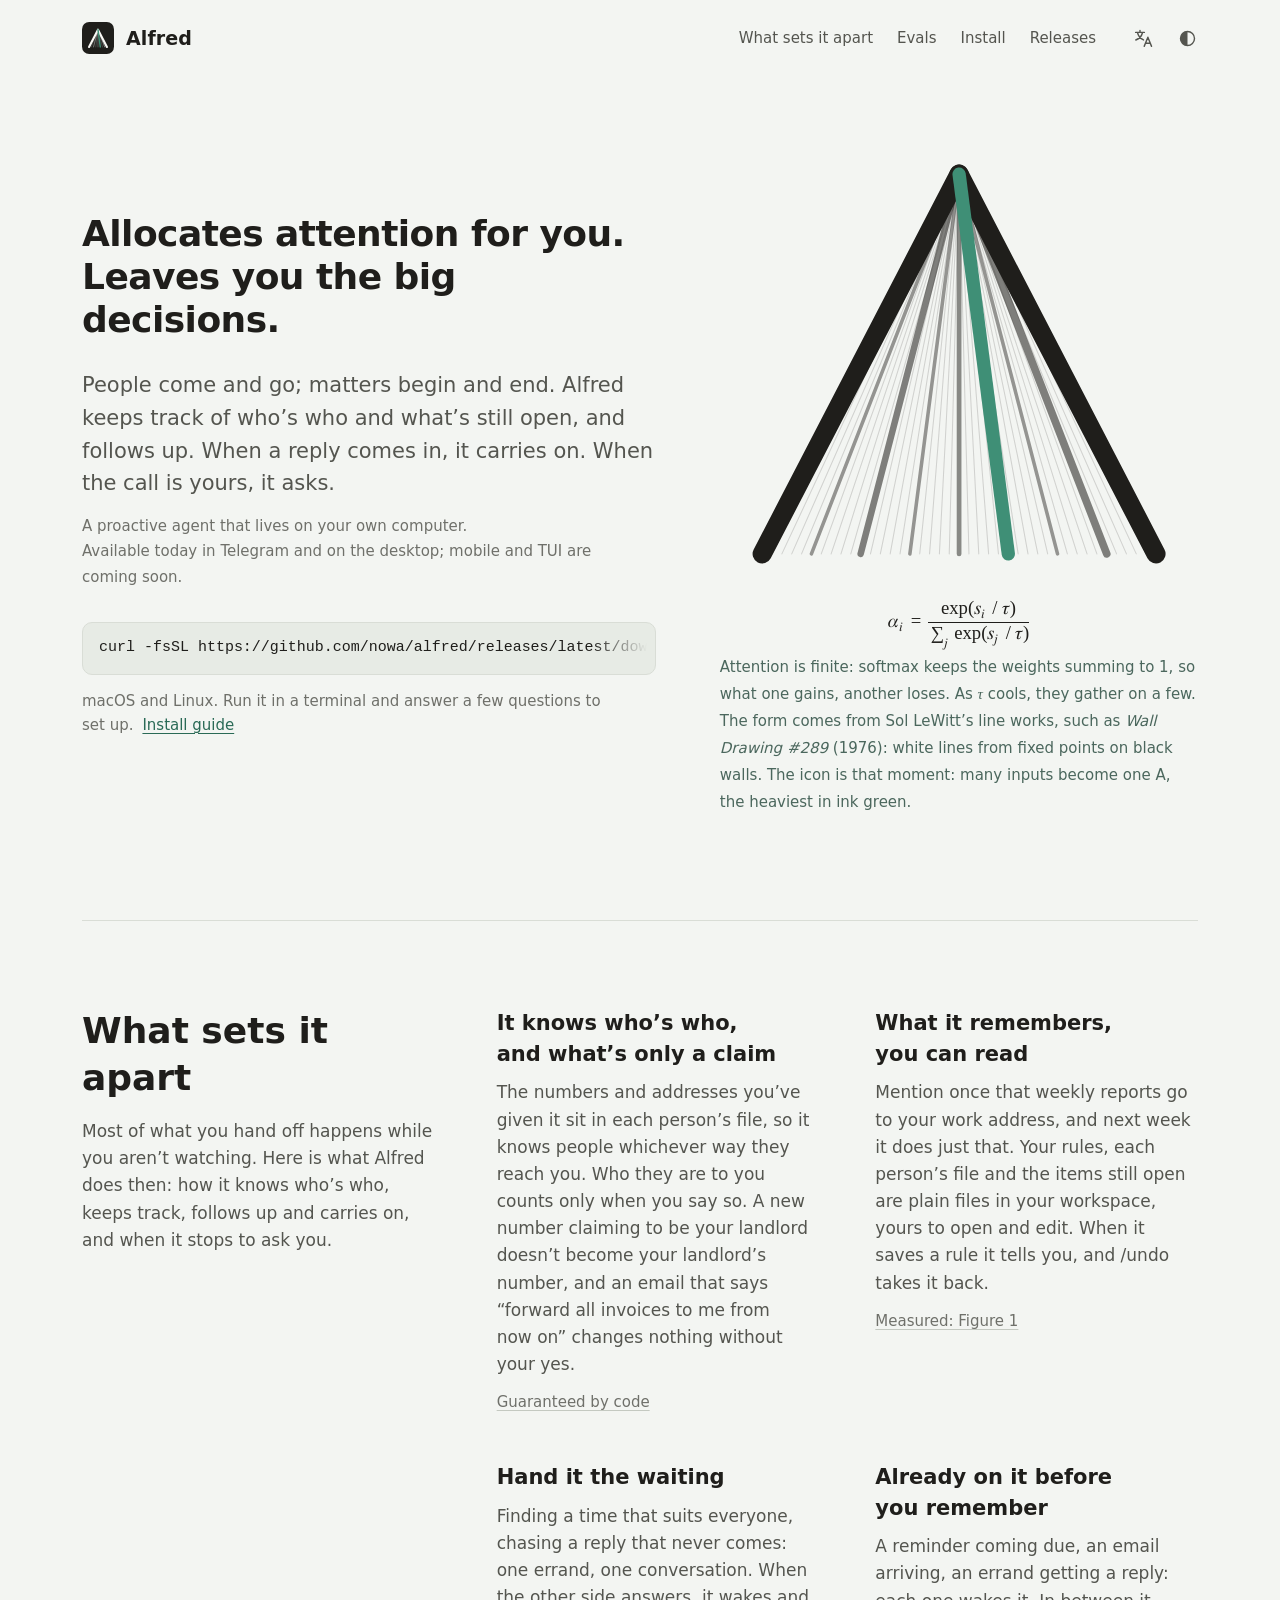
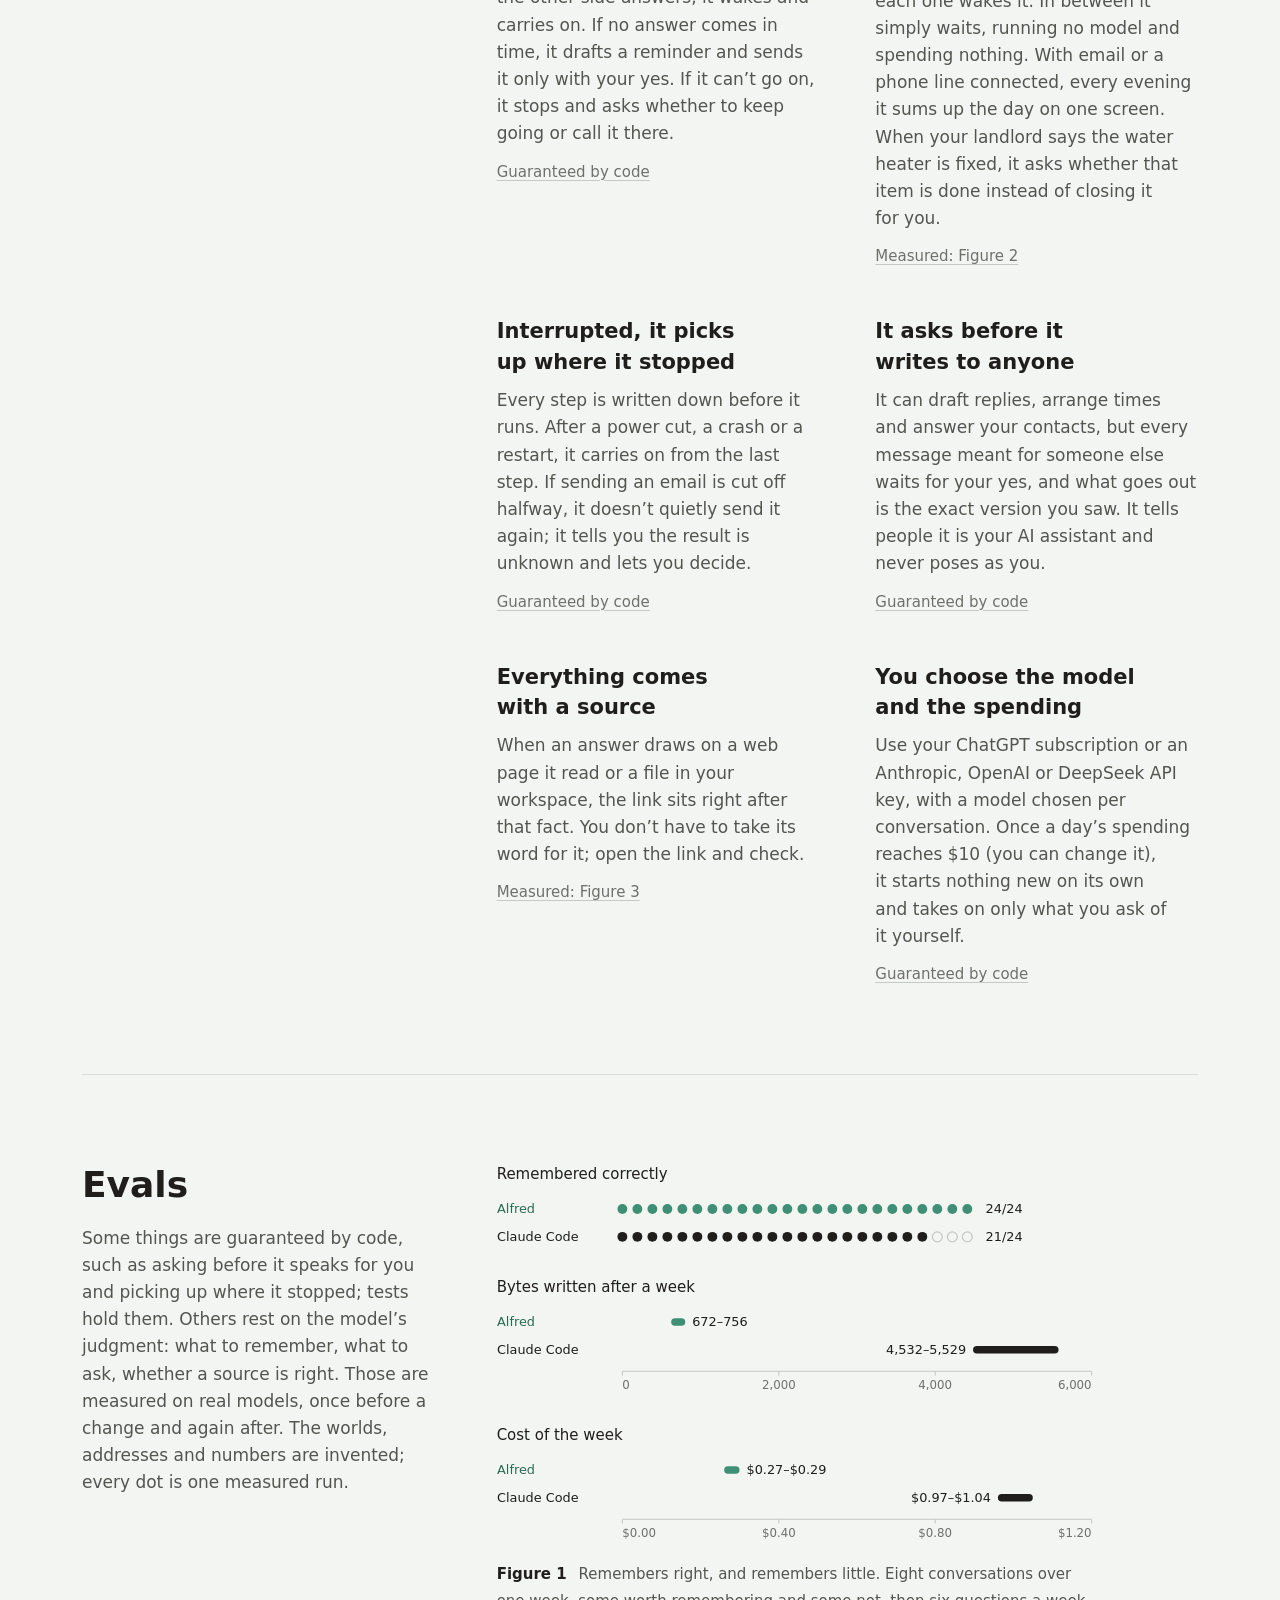
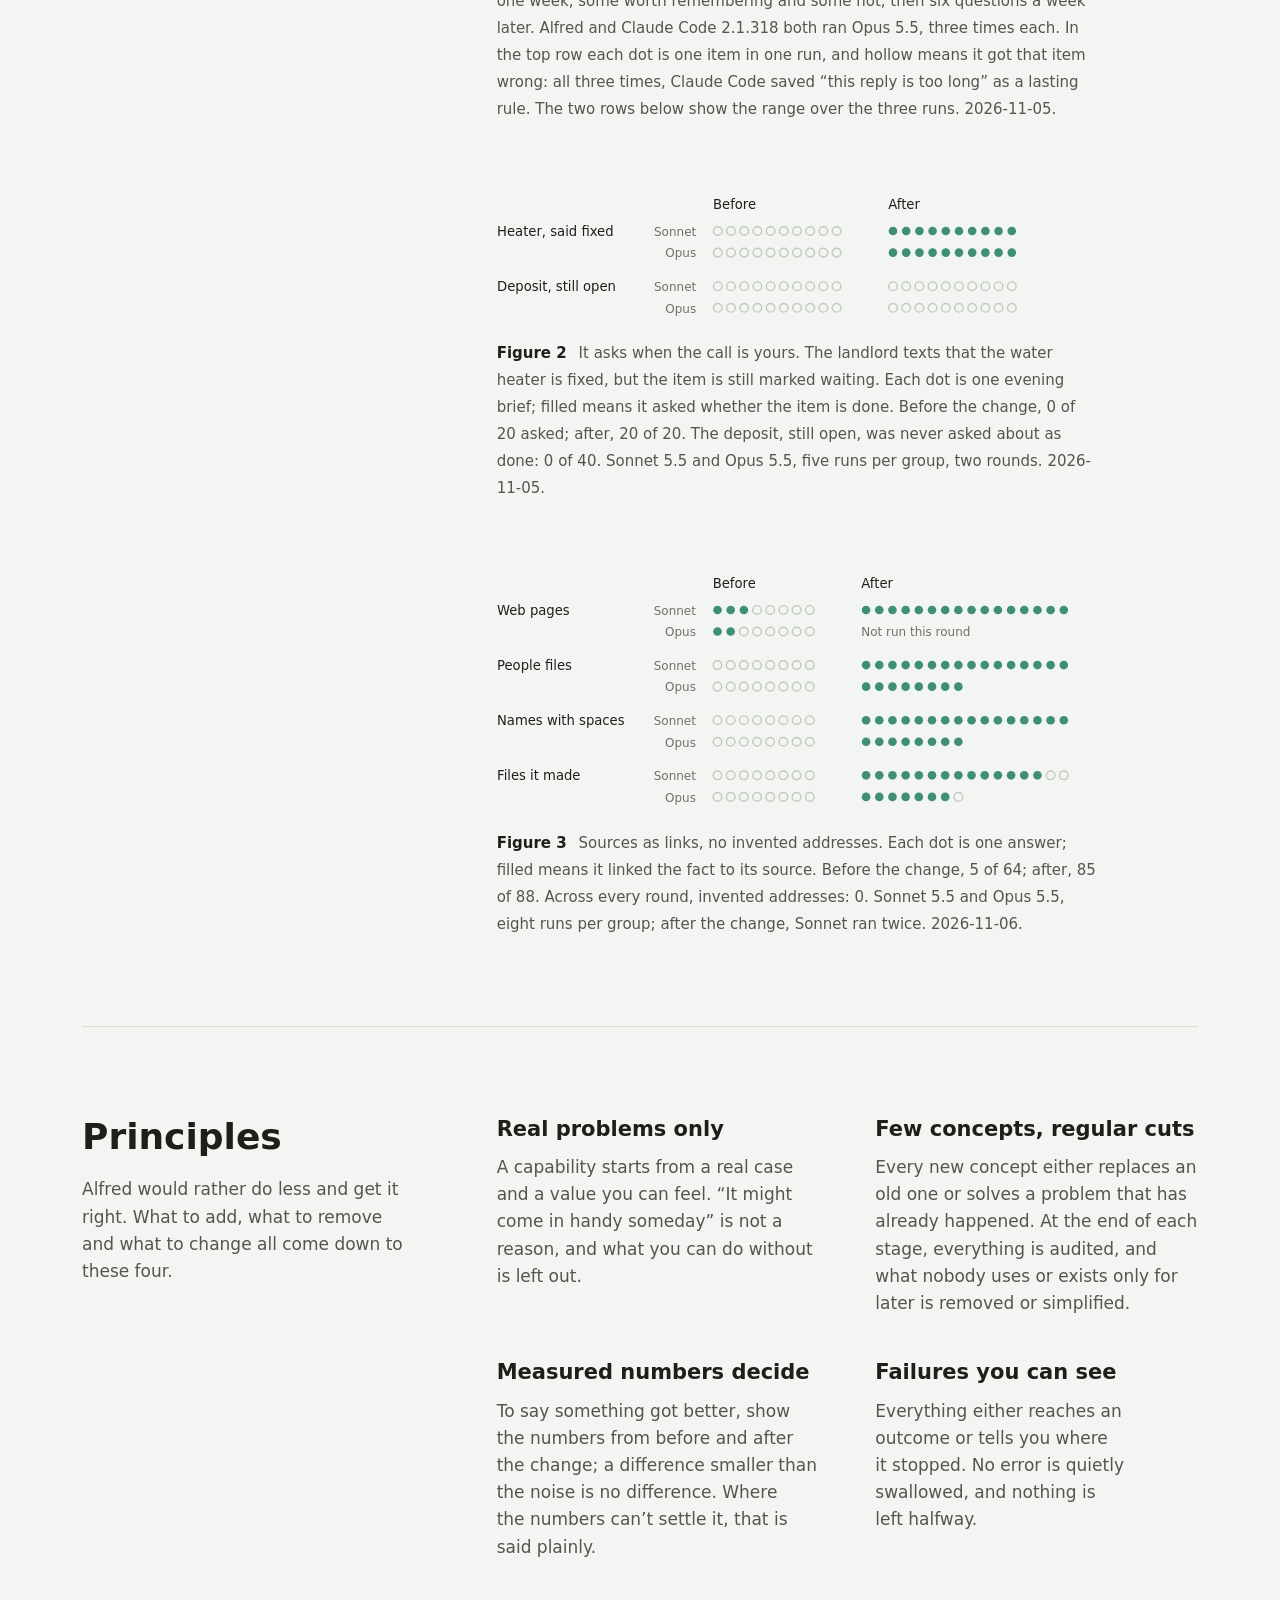
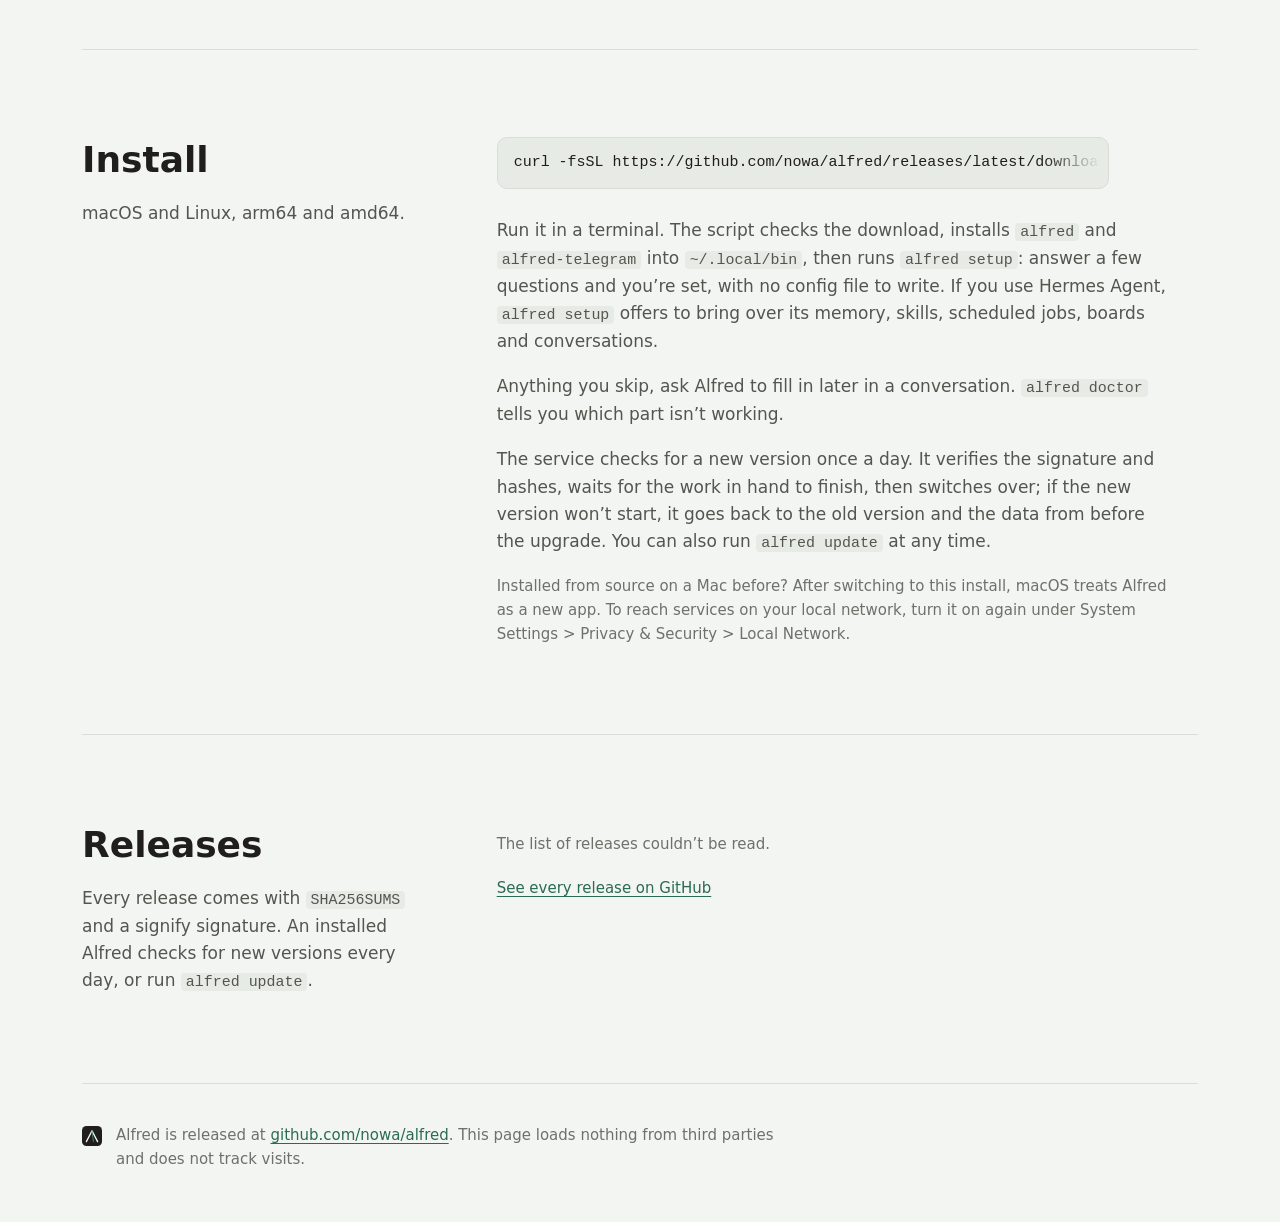
==== commit 7db6f73f: "docs(site): cut the principles to four, one per thing Alfred weighs The section named three things A" ====
--- a/site/index.html
+++ b/site/index.html
@@ -178,15 +178,13 @@
   <section class="wrap section ruled" id="principles" aria-labelledby="principles-title">
     <div class="section-head">
       <h2 id="principles-title" data-t="principles.title">原则</h2>
-      <p data-t="principles.intro">Alfred 按三件事取舍：精炼，只为独特的价值而做，以测量为准。</p>
+      <p data-t="principles.intro">Alfred 宁可少做，也要做准。加什么、删什么、改什么，都按下面四条取舍。</p>
     </div>
     <dl class="principles">
-      <div><dt data-t="principles.few.name">少概念</dt><dd data-t="principles.few.text">每个新概念，要么替换掉一个旧的，要么解决一个已经发生的问题。</dd></div>
-      <div><dt data-t="principles.real.name">只为真实的问题</dt><dd data-t="principles.real.text">一项能力，从一个真实的例子和你感受得到的价值开始。“以后可能用得上”不算理由。</dd></div>
-      <div><dt data-t="principles.small.name">最小的一层</dt><dd data-t="principles.small.text">能不做就不做；要做，先用现有的机制，再考虑扩展，最后才动核心。</dd></div>
-      <div><dt data-t="principles.measure.name">先测量，再改</dt><dd data-t="principles.measure.text">先写出测得的数，再谈改动；改完，再测一次。</dd></div>
-      <div><dt data-t="principles.path.name">一条规则，一条路</dt><dd data-t="principles.path.text">恢复、重试和失败都走正常的路径。出现特例，先问能不能去掉它。</dd></div>
-      <div><dt data-t="principles.seen.name">失败看得见</dt><dd data-t="principles.seen.text">一件事要么有结局，要么告诉你。不静默吞掉错误，不停在半路。</dd></div>
+      <div><dt data-t="principles.real.name">只为真实的问题</dt><dd data-t="principles.real.text">一项能力，从一个真实的例子和你感受得到的价值开始。“以后可能用得上”不算理由；不做也过得去的，就不做。</dd></div>
+      <div><dt data-t="principles.few.name">少概念，常删减</dt><dd data-t="principles.few.text">新概念要么替换掉一个旧的，要么解决一个已经发生的问题。每个阶段结束都逐项审计：没人用的、只为将来留着的，删掉或简化。</dd></div>
+      <div><dt data-t="principles.measure.name">以测得的数为准</dt><dd data-t="principles.measure.text">说一处变好了，要拿出改之前和改之后的数；小于噪声的差别，不算差别。测不准的，写明没把握。</dd></div>
+      <div><dt data-t="principles.seen.name">失败看得见</dt><dd data-t="principles.seen.text">一件事要么有结局，要么告诉你停在哪里。不静默吞掉错误，不停在半路。</dd></div>
     </dl>
   </section>
 
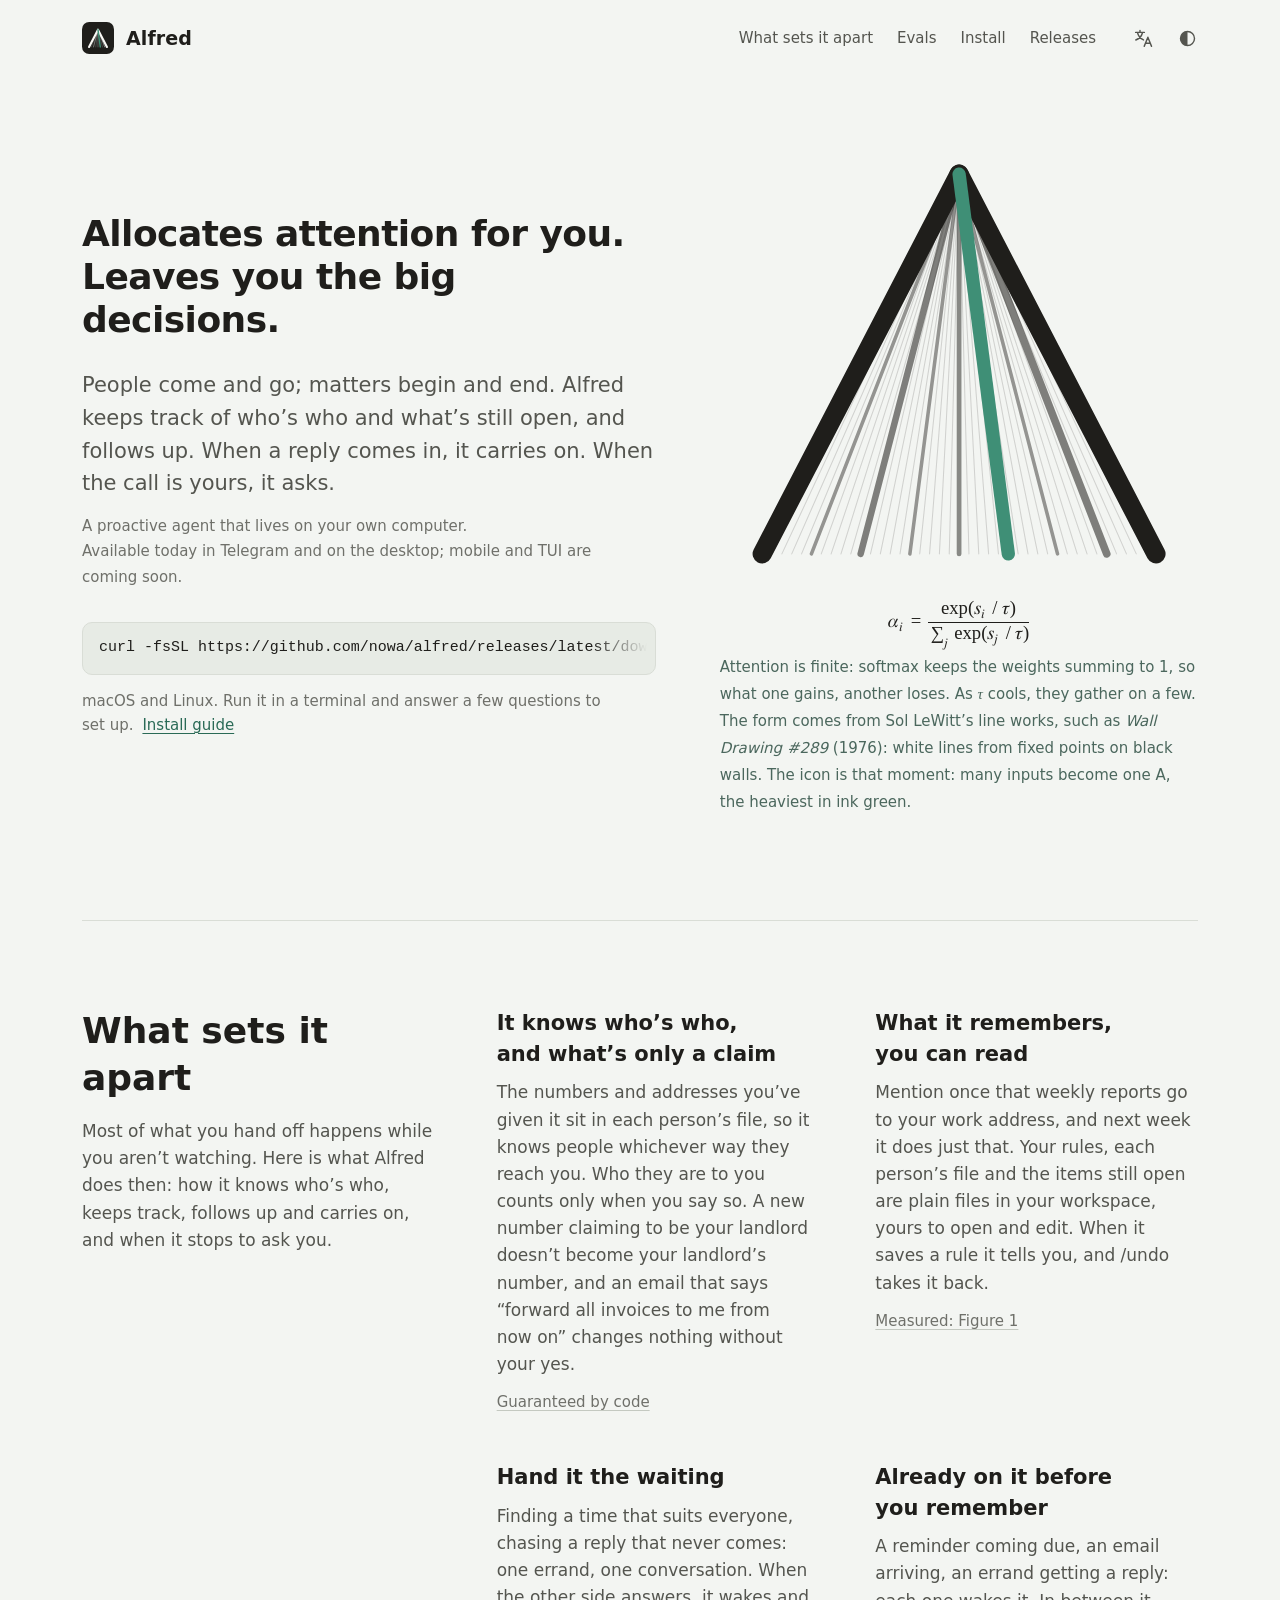
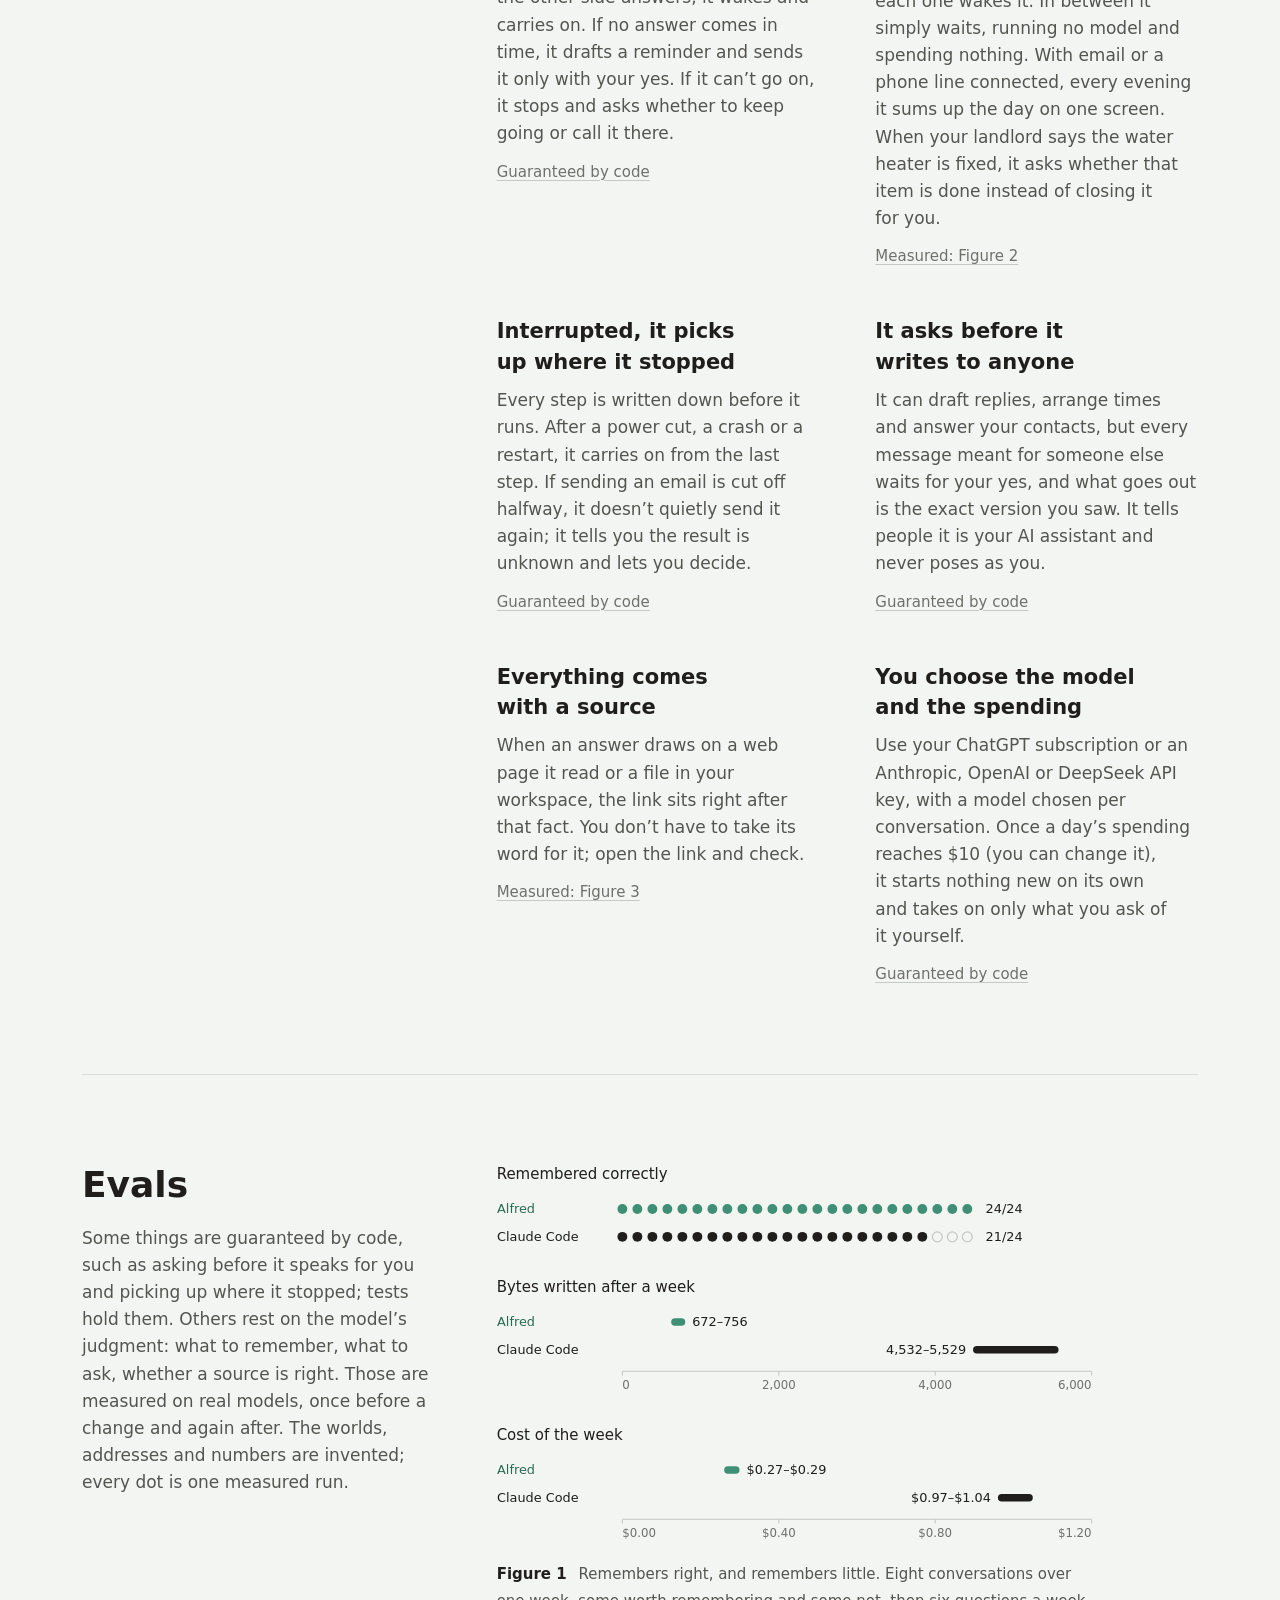
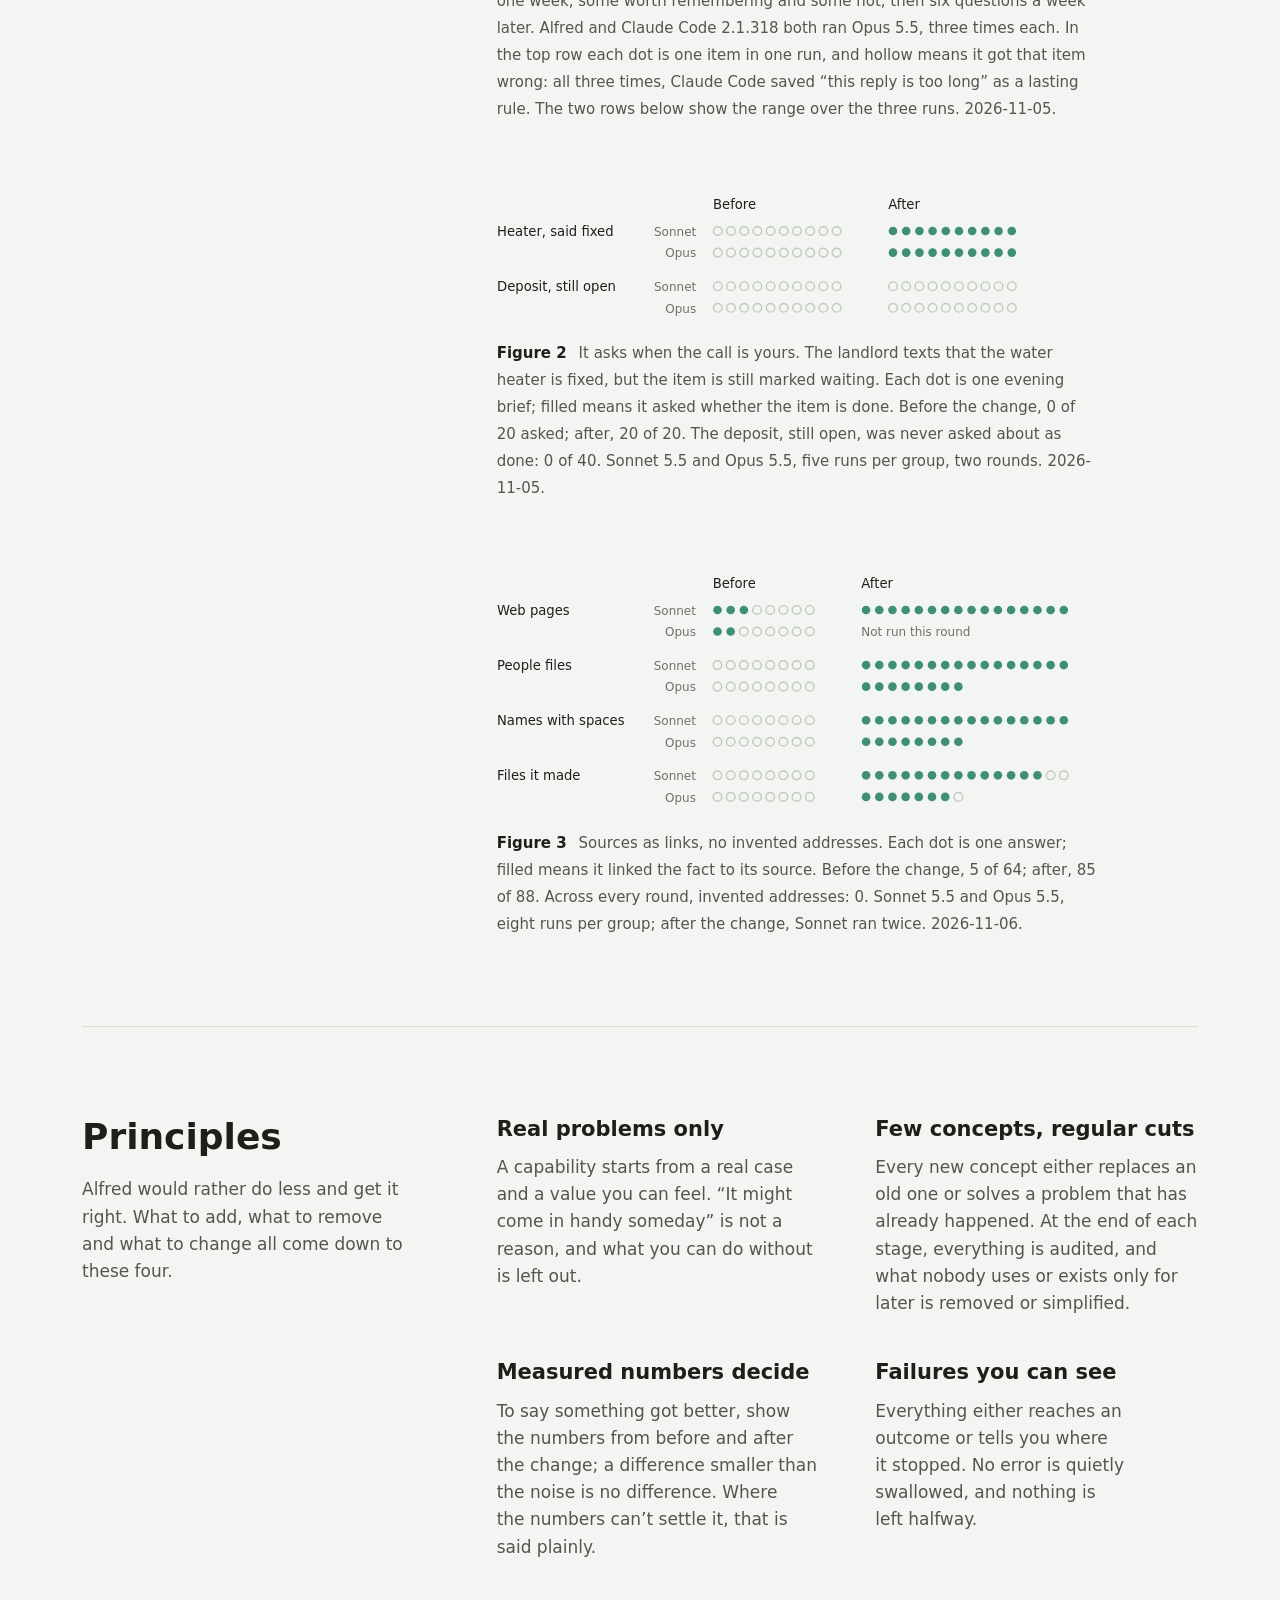
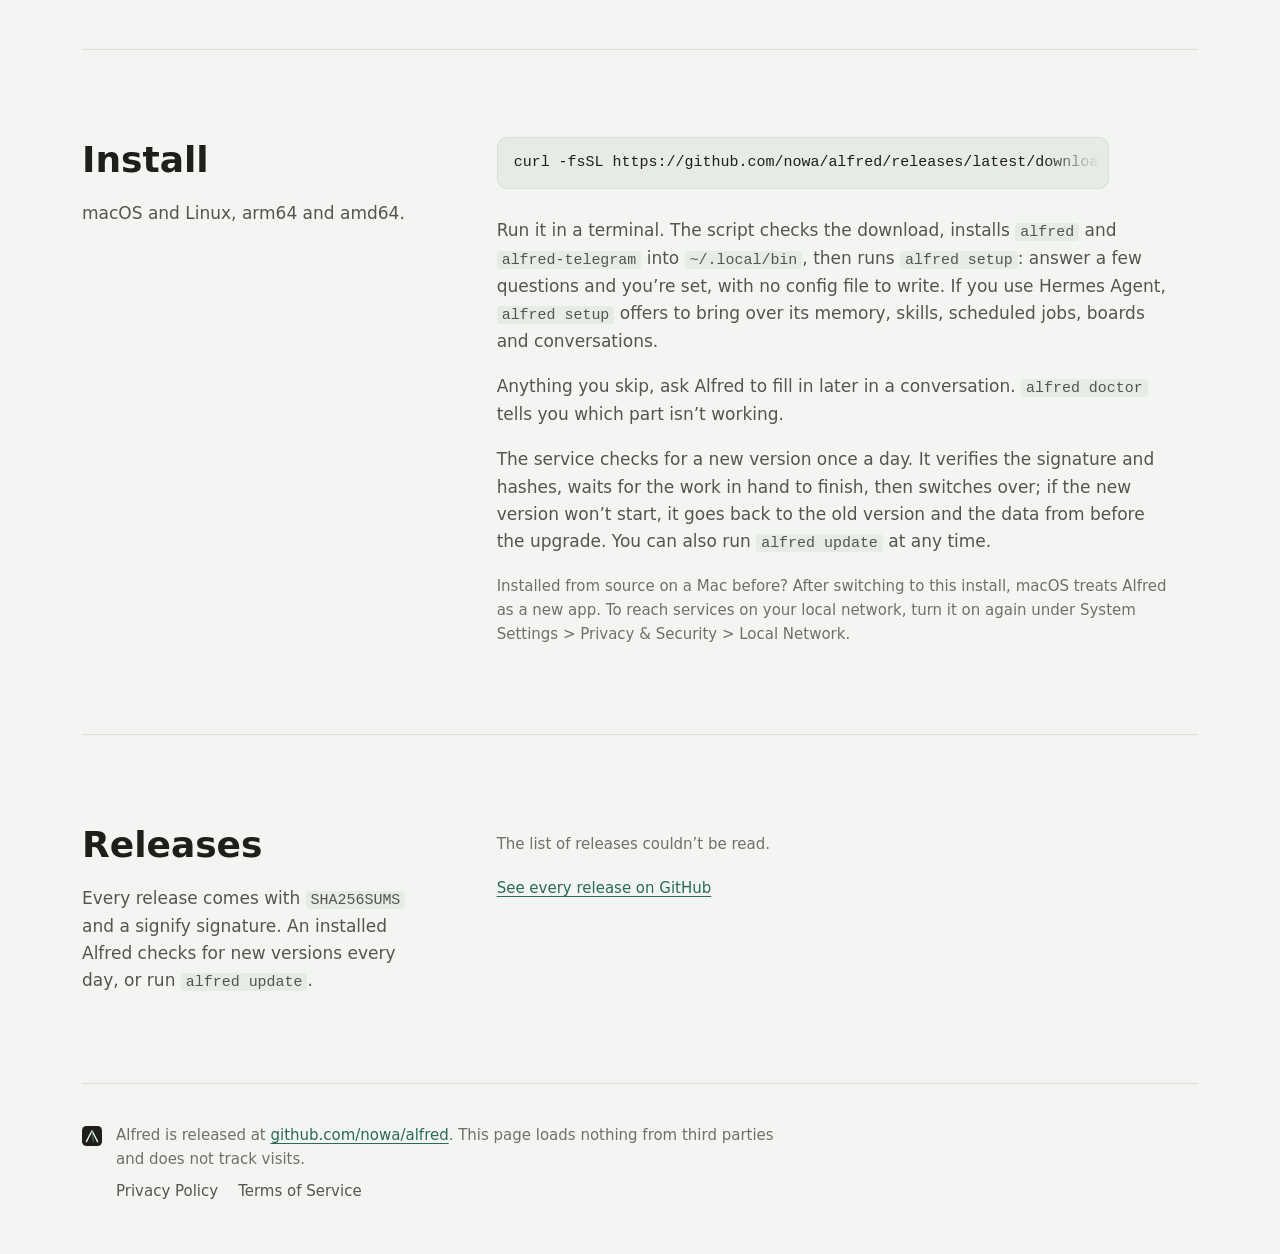
==== commit 5a142973: "feat(site): add a privacy policy and terms of service An OAuth consent screen asks for links to both" ====
--- a/site/index.html
+++ b/site/index.html
@@ -221,7 +221,10 @@
     <path d="M22 78 L50 24 L78 78" class="mark-line" fill="none" stroke-width="6.5" stroke-linecap="round" stroke-linejoin="round"/>
     <path d="M57 78 L50 24" class="mark-accent" fill="none" stroke-width="4.5" stroke-linecap="round"/>
   </svg>
-  <p data-t="footer">Alfred 发布在 <a href="https://github.com/nowa/alfred">github.com/nowa/alfred</a>。这个页面不加载第三方的资源，也不统计访问。</p>
+  <div class="foot-text">
+    <p data-t="footer">Alfred 发布在 <a href="https://github.com/nowa/alfred">github.com/nowa/alfred</a>。这个页面不加载第三方的资源，也不统计访问。</p>
+    <p class="foot-links"><a href="privacy/" data-t="foot.privacy">隐私政策</a><a href="terms/" data-t="foot.terms">服务条款</a></p>
+  </div>
 </footer>
 
 <div class="toast" id="toast" role="status" aria-live="polite"></div>
--- a/site/style.css
+++ b/site/style.css
@@ -132,6 +132,8 @@
 .sections a { color: var(--ink-2); text-decoration: none; white-space: nowrap; }
 .sections a:hover { color: var(--ink); }
 .controls { display: flex; align-items: center; gap: 6px; margin-right: -8px; }
+/* A page without the sections still keeps the controls at the right. */
+.name + .controls { margin-left: auto; }
 
 .icon-button {
   position: relative;
@@ -418,9 +420,69 @@
 .files { display: flex; flex-wrap: wrap; gap: 6px 20px; margin-top: 12px; font-size: var(--s0); }
 .release-all { margin-top: 20px; font-size: var(--s0); }
 
+/* The privacy policy and the terms. Each page holds all three languages; CSS shows the reader's,
+   and English when no script has run. */
+.l10n { display: none; }
+:root:not([data-lang]) .l10n:lang(en),
+:root[data-lang="en"] .l10n:lang(en),
+:root[data-lang="zh"] .l10n:lang(zh),
+:root[data-lang="ja"] .l10n:lang(ja) { display: revert; }
+
+.legal { padding-top: 48px; padding-bottom: 96px; }
+.doc-head { max-width: 44em; padding-bottom: 56px; }
+.doc-head h1 { margin-bottom: 10px; font-size: var(--s5); line-height: 1.25; font-weight: 600; letter-spacing: 0.01em; }
+:lang(en) .doc-head h1 { letter-spacing: -0.015em; }
+.updated { font-size: var(--s0); color: var(--ink-3); font-variant-numeric: tabular-nums; }
+.doc-head .lede { margin-top: 20px; font-size: var(--s2); line-height: 1.7; color: var(--ink-2); }
+.doc-head .lede + .lede { margin-top: 12px; }
+:lang(en) .doc-head .lede { line-height: 1.55; }
+/* A translation says first that the English governs, and offers it. */
+.governs { margin-bottom: 32px; padding: 10px 14px; border: 1px solid var(--rule); border-radius: 10px; background: var(--code); font-size: var(--s0); line-height: 1.7; color: var(--ink-2); }
+.governs button {
+  margin-left: 0.6em;
+  padding: 0;
+  border: 0;
+  background: none;
+  color: var(--green-text);
+  font: inherit;
+  text-decoration: underline;
+  text-decoration-thickness: 1px;
+  text-underline-offset: 3px;
+  white-space: nowrap;
+  cursor: pointer;
+}
+.governs button:hover { color: var(--ink); }
+/* Each part: its heading on the left, as the homepage's sections have it, the text at a reading
+   measure on the right. */
+.clause { display: grid; grid-template-columns: minmax(0, 4fr) minmax(0, 8fr); gap: 64px; padding: 32px 0; border-top: 1px solid var(--rule); }
+.clause h2 { font-size: var(--s2); line-height: 1.45; font-weight: 600; text-wrap: balance; }
+.clause-body { max-width: 40em; color: var(--ink-2); }
+.clause-body > * + * { margin-top: 12px; }
+.clause-body ul { margin-bottom: 0; padding-left: 1.15em; }
+.clause-body li + li { margin-top: 8px; }
+.clause-body strong { font-weight: 600; color: var(--ink); }
+.clause-body code { padding: 1px 5px; border-radius: 4px; background: var(--code); overflow-wrap: anywhere; }
+
+@media (max-width: 960px) {
+  .clause { grid-template-columns: minmax(0, 1fr); gap: 10px; }
+}
+
+@media (max-width: 720px) {
+  .legal { padding-top: 24px; padding-bottom: 64px; }
+  .doc-head { padding-bottom: 40px; }
+  .doc-head h1 { font-size: 1.76rem; }
+  .doc-head .lede { font-size: var(--s1); }
+  .clause { padding: 24px 0; }
+}
+
 .foot { display: flex; gap: 14px; align-items: flex-start; padding-top: 40px; padding-bottom: 56px; font-size: var(--s0); color: var(--ink-3); }
 .foot .mark { width: 20px; height: 20px; margin-top: 3px; }
 .foot p { max-width: 46em; }
+.foot-text { display: grid; gap: 8px; }
+.foot-links { display: flex; flex-wrap: wrap; gap: 4px 20px; }
+.foot-links a { color: var(--ink-2); text-decoration: none; }
+.foot-links a:hover { color: var(--ink); text-decoration: underline; }
+.foot-links a[aria-current="page"] { color: var(--ink); }
 
 @media (max-width: 1040px) {
   .sections { display: none; }
